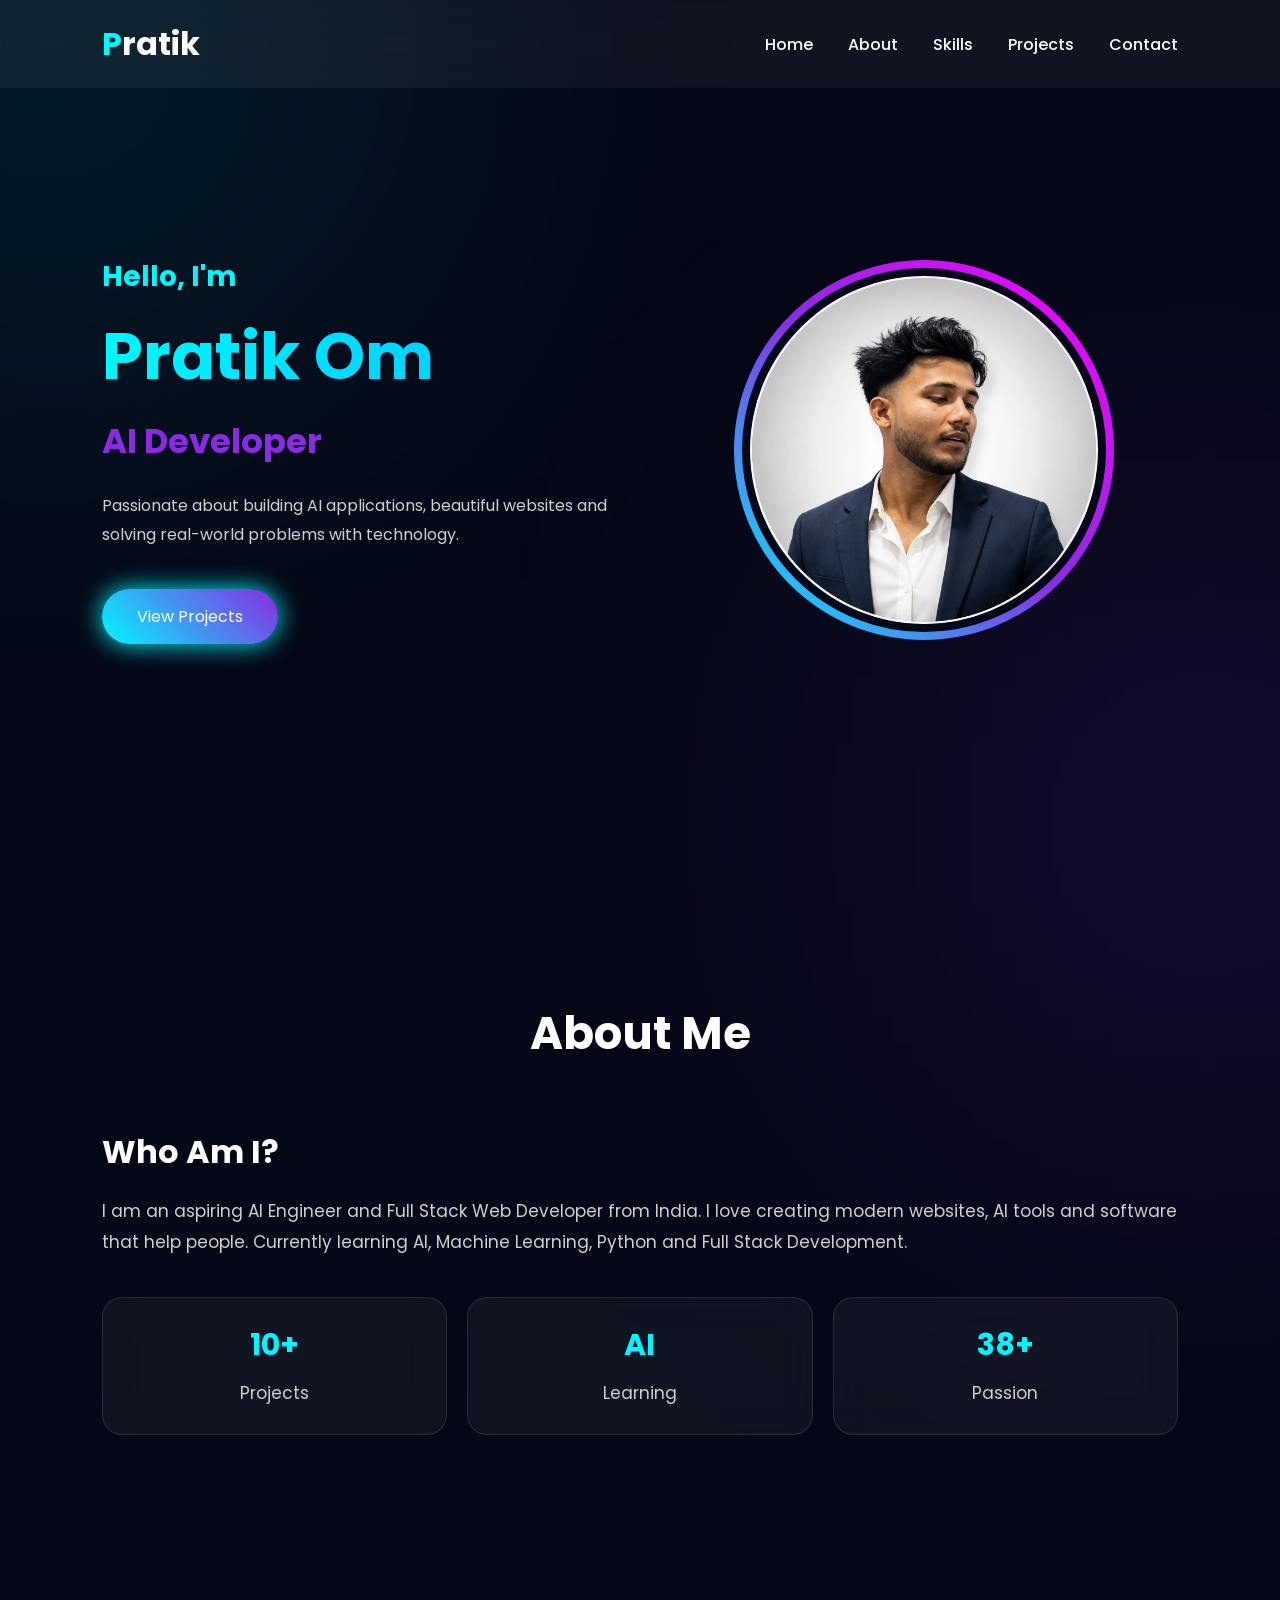
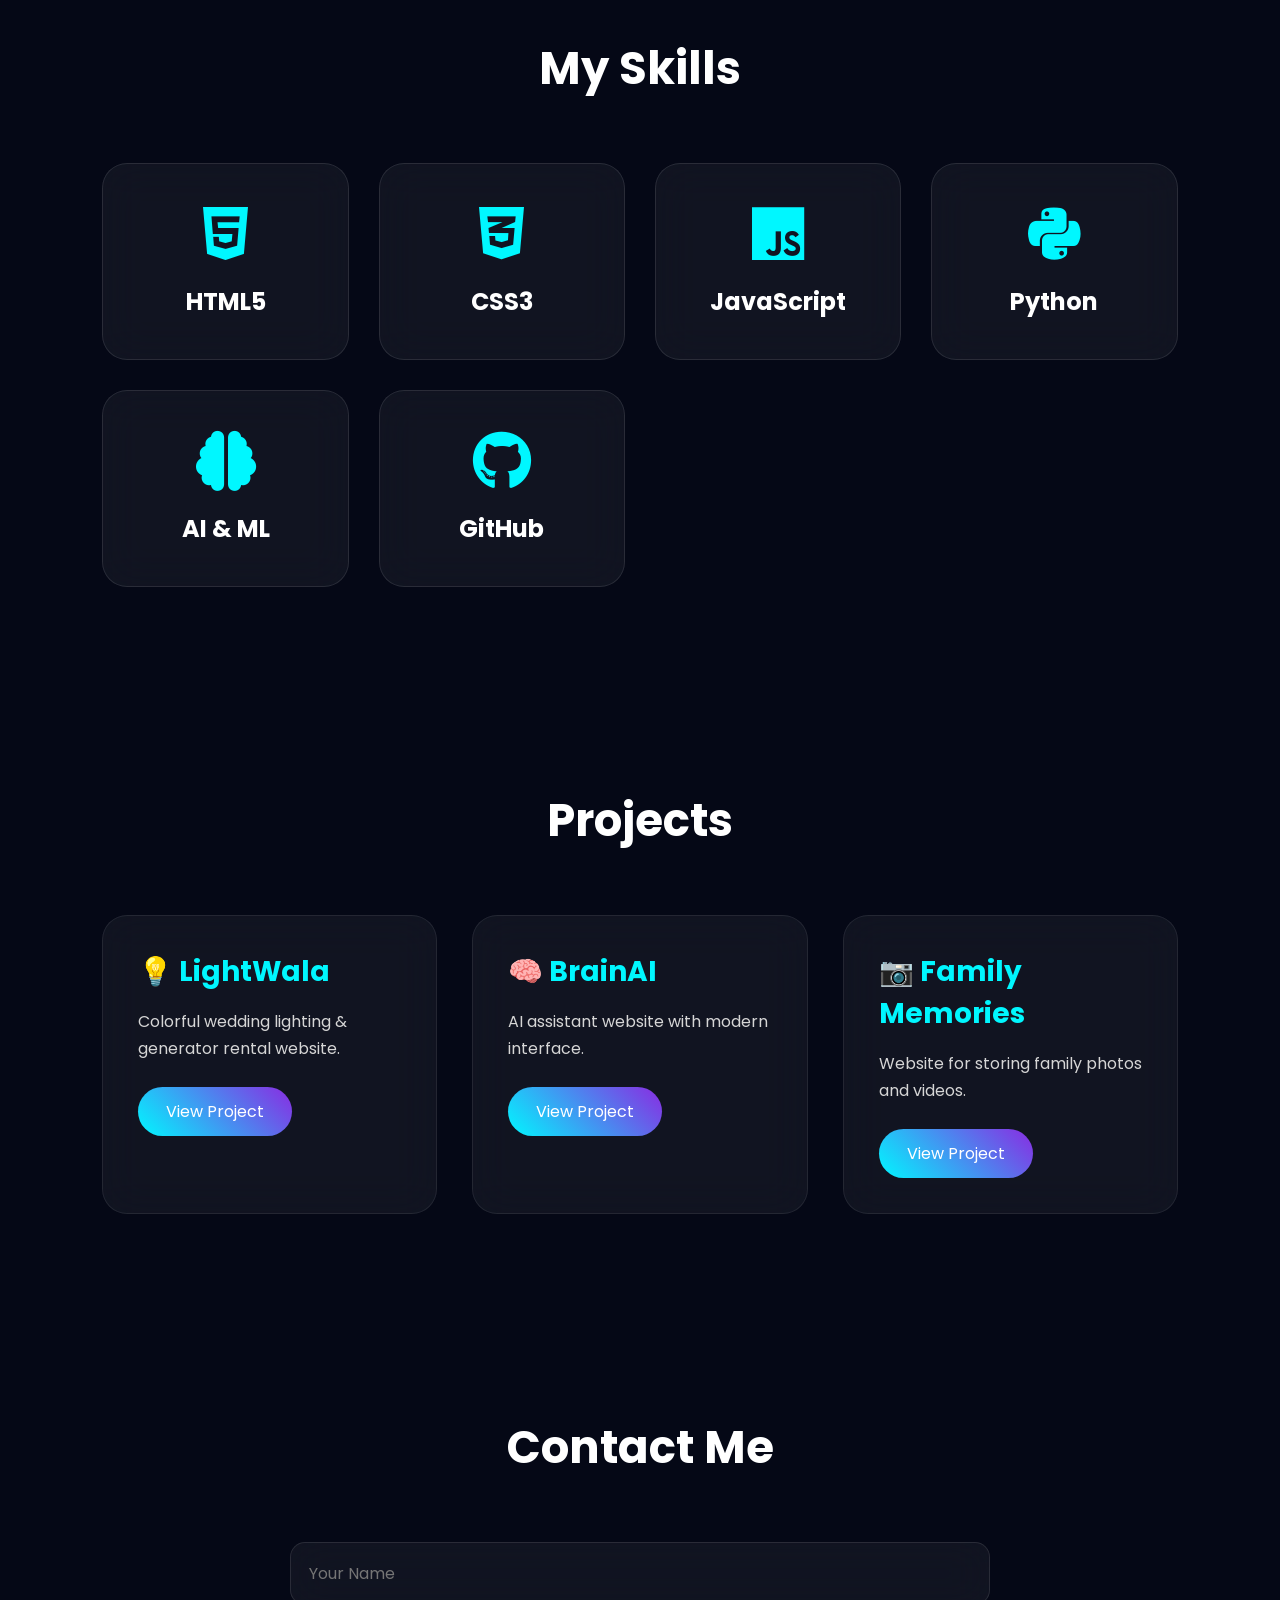
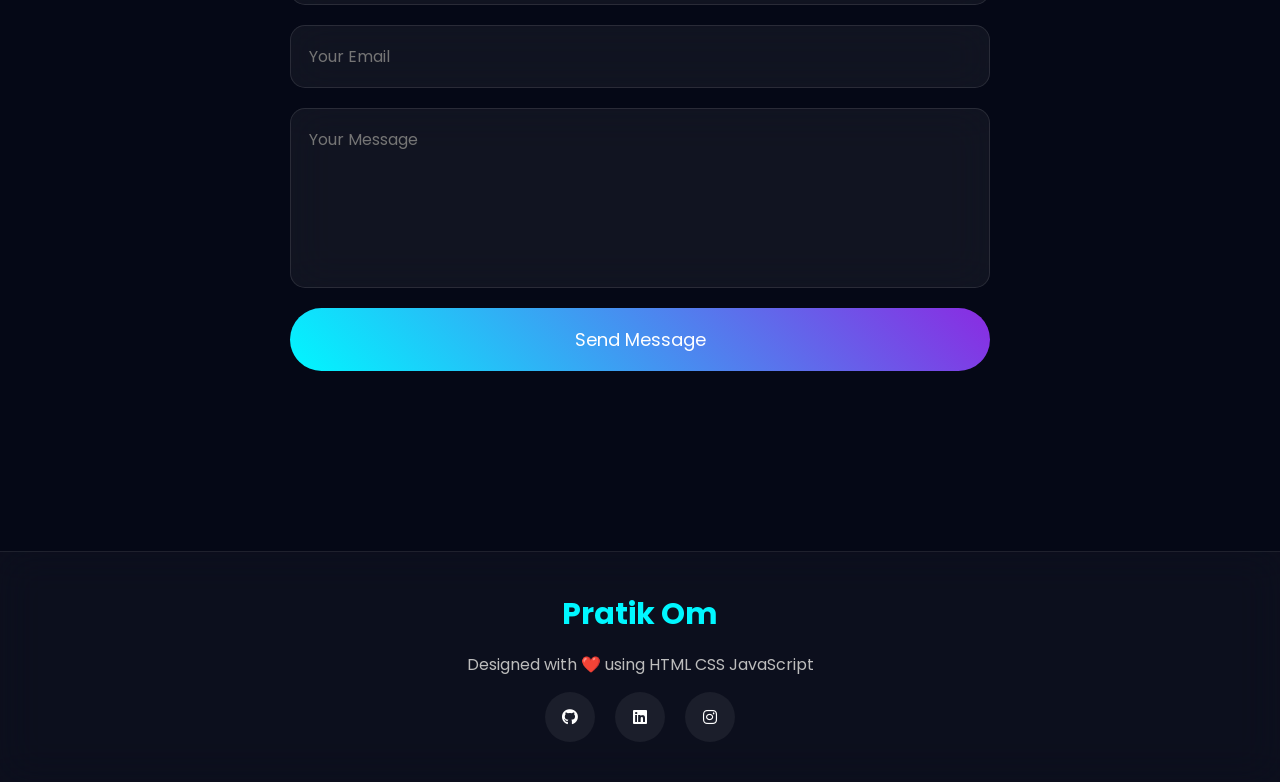
==== index.html @ af131c74 "Update index.html" ====
<!DOCTYPE html>
<html lang="en">
<head>
    <meta charset="UTF-8">
    <meta name="viewport" content="width=device-width, initial-scale=1.0">
    <title>Pratik Om | Portfolio</title>

    <!-- CSS -->
    <link rel="stylesheet" href="style.css">

    <!-- Font Awesome -->
    <link rel="stylesheet"
    href="https://cdnjs.cloudflare.com/ajax/libs/font-awesome/6.5.2/css/all.min.css">

    <!-- Google Font -->
    <link href="https://fonts.googleapis.com/css2?family=Poppins:wght@300;400;500;600;700&display=swap" rel="stylesheet">
</head>

<body>

<!-- ================= NAVBAR ================= -->

<header>

<div class="logo">
    <span>P</span>ratik
</div>

<nav>

<a href="#home">Home</a>
<a href="#about">About</a>
<a href="#skills">Skills</a>
<a href="#projects">Projects</a>
<a href="#contact">Contact</a>

</nav>

<div class="menu-btn">
<i class="fas fa-bars"></i>
</div>

</header>

<!-- ================= HERO ================= -->

<section id="home" class="hero">

<div class="hero-text">

<h3>Hello, I'm</h3>

<h1>Pratik Om</h1>

<h2>
AI & Web Developer
</h2>

<p>

Passionate about building AI applications,
beautiful websites and solving real-world
problems with technology.

</p>

<div class="buttons">

<a href="#projects" class="btn">
View Projects
</a>



</div>

</div>

<div class="hero-image">

<div class="circle">

<img src="profile.jpg" alt="Pratik om">

</div>

</div>

</section>

<!-- ================= ABOUT ================= -->

<section id="about" class="about">

<h2 class="heading">
About Me
</h2>

<div class="about-container">



</div>

<div class="about-content">

<h3>Who Am I?</h3>

<p>

I am an aspiring AI Engineer and
Full Stack Web Developer from India.

I love creating modern websites,
AI tools and software that help people.

Currently learning AI, Machine Learning,
Python and Full Stack Development.

</p>

<div class="about-boxes">

<div class="box">
<h4>10+</h4>
<p>Projects</p>
</div>

<div class="box">
<h4>AI</h4>
<p>Learning</p>
</div>

<div class="box">
<h4>100%</h4>
<p>Passion</p>
</div>

</div>

</div>

</div>

</section>

<!-- ================= SKILLS ================= -->

<section id="skills">

<h2 class="heading">
My Skills
</h2>

<div class="skills-container">

<div class="skill-card">

<i class="fab fa-html5"></i>

<h3>HTML5</h3>

</div>

<div class="skill-card">

<i class="fab fa-css3-alt"></i>

<h3>CSS3</h3>

</div>

<div class="skill-card">

<i class="fab fa-js"></i>

<h3>JavaScript</h3>

</div>

<div class="skill-card">

<i class="fab fa-python"></i>

<h3>Python</h3>

</div>

<div class="skill-card">

<i class="fas fa-brain"></i>

<h3>AI & ML</h3>

</div>

<div class="skill-card">

<i class="fab fa-github"></i>

<h3>GitHub</h3>

</div>

</div>

</section>

<!-- ================= PROJECTS ================= -->

<section id="projects">

<h2 class="heading">
Projects
</h2>

<div class="project-container">

<div class="project">

<h3>💡 LightWala</h3>

<p>

Colorful wedding lighting &
generator rental website.

</p>

<a href="#">
View Project
</a>

</div>

<div class="project">

<h3>🧠 BrainAI</h3>

<p>

AI assistant website with
modern interface.

</p>

<a href="#">
View Project
</a>

</div>

<div class="project">

<h3>📷 Family Memories</h3>

<p>

Website for storing family
photos and videos.

</p>

<a href="#">
View Project
</a>

</div>

</div>

</section>

<!-- ================= CONTACT ================= -->

<section id="contact">

<h2 class="heading">
Contact Me
</h2>

<form>

<input
type="text"
placeholder="Your Name"
required>

<input
type="email"
placeholder="Your Email"
required>

<textarea
placeholder="Your Message">
</textarea>

<button>

Send Message

</button>

</form>

</section>

<!-- ================= FOOTER ================= -->

<footer>

<h3>Pratik Om</h3>

<p>

Designed with ❤️ using HTML CSS JavaScript

</p>

<div class="social">

<a href="#"><i class="fab fa-github"></i></a>

<a href="https://www.linkedin.com/in/pratik-om-88679022b?utm_source=share_via&utm_content=profile&utm_medium=member_android"
   target="_blank"
   rel="noopener noreferrer">
    <i class="fab fa-linkedin"></i>
</a>
<a href="#"><i class="fab fa-instagram"></i></a>

</div>

</footer>

<script src="script.js"></script>

</body>
</html>
---- style.css ----
/* ===========================
   GOOGLE FONT
=========================== */

@import url('https://fonts.googleapis.com/css2?family=Poppins:wght@300;400;500;600;700;800&display=swap');

/* ===========================
   RESET
=========================== */

*{
    margin:0;
    padding:0;
    box-sizing:border-box;
    scroll-behavior:smooth;
    font-family:'Poppins',sans-serif;
}

html{
    scroll-behavior:smooth;
}

body{
    background:#050816;
    color:#fff;
    overflow-x:hidden;
}

/* Scrollbar */

::-webkit-scrollbar{
    width:10px;
}

::-webkit-scrollbar-track{
    background:#0b1023;
}

::-webkit-scrollbar-thumb{
    background:linear-gradient(180deg,#00f7ff,#8a2be2);
    border-radius:20px;
}

/* ===========================
   BACKGROUND GLOW
=========================== */

body::before{
    content:"";
    position:fixed;
    width:400px;
    height:400px;
    background:#00f7ff;
    filter:blur(220px);
    top:-150px;
    left:-150px;
    opacity:.25;
    z-index:-2;
}

body::after{
    content:"";
    position:fixed;
    width:450px;
    height:450px;
    background:#8a2be2;
    filter:blur(220px);
    right:-150px;
    bottom:-150px;
    opacity:.25;
    z-index:-2;
}

/* ===========================
   HEADER
=========================== */

header{
    position:fixed;
    top:0;
    left:0;
    width:100%;
    padding:20px 8%;
    display:flex;
    justify-content:space-between;
    align-items:center;
    background:rgba(255,255,255,.05);
    backdrop-filter:blur(20px);
    z-index:1000;
}

.logo{
    font-size:32px;
    font-weight:700;
    color:white;
}

.logo span{
    color:#00f7ff;
}

nav{
    display:flex;
    gap:35px;
}

nav a{
    color:white;
    text-decoration:none;
    transition:.4s;
    font-weight:500;
}

nav a:hover{
    color:#00f7ff;
}

.menu-btn{
    display:none;
    font-size:28px;
    cursor:pointer;
}

/* ===========================
   HERO
=========================== */

.hero{
    min-height:100vh;
    display:flex;
    justify-content:space-between;
    align-items:center;
    padding:130px 8%;
    gap:60px;
}

.hero-text{
    flex:1;
}

.hero-text h3{
    color:#00f7ff;
    font-size:28px;
}

.hero-text h1{
    font-size:65px;
    margin:10px 0;
}

.hero-text h2{
    color:#8a2be2;
    font-size:34px;
}

.hero-text p{
    margin-top:25px;
    line-height:1.8;
    color:#d0d0d0;
    max-width:600px;
}

.buttons{
    margin-top:40px;
    display:flex;
    gap:20px;
}

.btn{
    padding:15px 35px;
    text-decoration:none;
    color:white;
    background:linear-gradient(45deg,#00f7ff,#8a2be2);
    border-radius:40px;
    transition:.4s;
    box-shadow:0 0 25px #00f7ff;
}

.btn:hover{
    transform:translateY(-5px);
}

.btn2{
    padding:15px 35px;
    border:2px solid #00f7ff;
    border-radius:40px;
    text-decoration:none;
    color:white;
    transition:.4s;
}

.btn2:hover{
    background:#00f7ff;
    color:#000;
}

/* ===========================
   HERO IMAGE
=========================== */

.hero-image{
    flex:1;
    display:flex;
    justify-content:center;
}

.circle{
    width:380px;
    height:380px;
    border-radius:50%;
    background:linear-gradient(45deg,#00f7ff,#8a2be2,#ff00ff);
    padding:8px;
    animation:rotate 8s linear infinite;
}

.circle img{
    width:100%;
    height:100%;
    border-radius:50%;
    object-fit:cover;
    border:8px solid #050816;
}

@keyframes rotate{

0%{
transform:rotate(0deg);
}

100%{
transform:rotate(360deg);
}

}

/* ===========================
   HEADINGS
=========================== */

.heading{
    text-align:center;
    font-size:45px;
    margin-bottom:60px;
    color:white;
}

/* ===========================
   ABOUT SECTION
=========================== */

#about{
    padding:100px 8%;
}

.about-container{
    display:grid;
    grid-template-columns:1fr 1.2fr;
    gap:60px;
    align-items:center;
}

.about-image{
    display:flex;
    justify-content:center;
}

.about-image img{
    width:350px;
    height:350px;
    object-fit:cover;
    border-radius:25px;
    border:4px solid #00f7ff;
    box-shadow:0 0 40px rgba(0,247,255,.4);
}

.about-content h3{
    font-size:32px;
    margin-bottom:20px;
}

.about-content p{
    color:#cfcfcf;
    line-height:1.8;
    font-size:17px;
}

.about-boxes{
    display:grid;
    grid-template-columns:repeat(3,1fr);
    gap:20px;
    margin-top:40px;
}

.box{
    background:rgba(255,255,255,.06);
    backdrop-filter:blur(15px);
    border:1px solid rgba(255,255,255,.1);
    border-radius:20px;
    text-align:center;
    padding:25px;
    transition:.4s;
}

.box:hover{
    transform:translateY(-10px);
    box-shadow:0 0 30px rgba(0,247,255,.3);
}

.box h4{
    color:#00f7ff;
    font-size:30px;
}

.box p{
    margin-top:10px;
}

/* ===========================
   SKILLS
=========================== */

#skills{
    padding:100px 8%;
}

.skills-container{
    display:grid;
    grid-template-columns:repeat(auto-fit,minmax(220px,1fr));
    gap:30px;
}

.skill-card{
    background:rgba(255,255,255,.05);
    border:1px solid rgba(255,255,255,.1);
    backdrop-filter:blur(20px);
    border-radius:25px;
    text-align:center;
    padding:40px 20px;
    transition:.4s;
}

.skill-card:hover{
    transform:translateY(-12px) scale(1.03);
    box-shadow:0 0 35px rgba(0,247,255,.35);
}

.skill-card i{
    font-size:60px;
    margin-bottom:20px;
    color:#00f7ff;
}

.skill-card h3{
    font-size:24px;
}

/* ===========================
   PROJECTS
=========================== */

#projects{
    padding:100px 8%;
}

.project-container{
    display:grid;
    grid-template-columns:repeat(auto-fit,minmax(300px,1fr));
    gap:35px;
}

.project{
    background:rgba(255,255,255,.05);
    border:1px solid rgba(255,255,255,.08);
    backdrop-filter:blur(18px);
    border-radius:25px;
    padding:35px;
    transition:.4s;
}

.project:hover{
    transform:translateY(-12px);
    box-shadow:0 0 40px rgba(138,43,226,.4);
}

.project h3{
    color:#00f7ff;
    margin-bottom:15px;
    font-size:28px;
}

.project p{
    color:#d6d6d6;
    line-height:1.7;
}

.project a{
    display:inline-block;
    margin-top:25px;
    text-decoration:none;
    padding:12px 28px;
    border-radius:30px;
    background:linear-gradient(45deg,#00f7ff,#8a2be2);
    color:#fff;
    transition:.4s;
}

.project a:hover{
    transform:scale(1.05);
}

/* ===========================
   CONTACT
=========================== */

#contact{
    padding:100px 8%;
}

form{
    max-width:700px;
    margin:auto;
    display:flex;
    flex-direction:column;
    gap:20px;
}

form input,
form textarea{
    background:rgba(255,255,255,.06);
    border:1px solid rgba(255,255,255,.1);
    backdrop-filter:blur(12px);
    border-radius:15px;
    padding:18px;
    color:#fff;
    font-size:16px;
    outline:none;
}

form textarea{
    height:180px;
    resize:none;
}

form button{
    border:none;
    padding:18px;
    font-size:18px;
    border-radius:40px;
    cursor:pointer;
    background:linear-gradient(45deg,#00f7ff,#8a2be2);
    color:white;
    transition:.4s;
}

form button:hover{
    transform:translateY(-5px);
    box-shadow:0 0 30px rgba(0,247,255,.35);
}

/* ===========================
   FOOTER
=========================== */

footer{
    padding:40px 8%;
    text-align:center;
    border-top:1px solid rgba(255,255,255,.08);
    margin-top:80px;
}

footer h3{
    font-size:30px;
    color:#00f7ff;
}

footer p{
    margin:15px 0;
    color:#bdbdbd;
}

.social{
    display:flex;
    justify-content:center;
    gap:20px;
}

.social a{
    width:50px;
    height:50px;
    display:flex;
    align-items:center;
    justify-content:center;
    border-radius:50%;
    background:rgba(255,255,255,.06);
    color:white;
    text-decoration:none;
    transition:.4s;
}

.social a:hover{
    background:#00f7ff;
    color:#000;
    transform:translateY(-8px);
}

/* ===========================
   RESPONSIVE
=========================== */

@media(max-width:992px){

.hero{
    flex-direction:column-reverse;
    text-align:center;
}

.hero-text p{
    margin:auto;
    margin-top:20px;
}

.buttons{
    justify-content:center;
}

.about-container{
    grid-template-columns:1fr;
    text-align:center;
}

.about-boxes{
    grid-template-columns:1fr;
}

.hero-text h1{
    font-size:48px;
}

.hero-text h2{
    font-size:28px;
}

.circle{
    width:300px;
    height:300px;
}

}

@media(max-width:768px){

nav{
    display:none;
}

.menu-btn{
    display:block;
}

.heading{
    font-size:36px;
}

.hero{
    padding-top:140px;
}

.hero-text h1{
    font-size:40px;
}

.hero-text h2{
    font-size:24px;
}

.about-image img{
    width:260px;
    height:260px;
}

.project-container,
.skills-container{
    grid-template-columns:1fr;
}

}
/* ==========================================
   PART 2C - PREMIUM EFFECTS
========================================== */

/* Floating animation */

@keyframes float {
    0%{
        transform:translateY(0px);
    }

    50%{
        transform:translateY(-15px);
    }

    100%{
        transform:translateY(0px);
    }
}

.circle{
    animation:
        rotate 10s linear infinite,
        float 4s ease-in-out infinite;
}

/* Hero Text Animation */

.hero-text h1{
    animation:fadeLeft 1s ease;
}

.hero-text h2{
    animation:fadeLeft 1.3s ease;
}

.hero-text p{
    animation:fadeLeft 1.6s ease;
}

.buttons{
    animation:fadeLeft 1.9s ease;
}

@keyframes fadeLeft{

from{
opacity:0;
transform:translateX(-60px);
}

to{
opacity:1;
transform:translateX(0);
}

}

/* Glow Animation */

@keyframes glow{

0%{
box-shadow:0 0 15px #00f7ff;
}

50%{
box-shadow:0 0 40px #00f7ff;
}

100%{
box-shadow:0 0 15px #00f7ff;
}

}

.btn{
animation:glow 2s infinite;
}

/* Card Hover */

.skill-card,
.project,
.box{

cursor:pointer;

}

.skill-card:hover{

transform:translateY(-12px)
scale(1.05)
rotate(1deg);

}

.project:hover{

transform:translateY(-12px)
scale(1.03);

}

.box:hover{

transform:translateY(-10px)
scale(1.05);

}

/* Image Hover */

.about-image img:hover{

transform:scale(1.05);

transition:.5s;

}

/* Contact */

form input:focus,
form textarea:focus{

border:1px solid #00f7ff;

box-shadow:0 0 20px rgba(0,247,255,.4);

}

/* Footer */

footer{

background:rgba(255,255,255,.03);

backdrop-filter:blur(20px);

}

/* Selection */

::selection{

background:#00f7ff;

color:#000;

}

/* Smooth */

section{

transition:.5s;

}

/* Hover Underline */

nav a{

position:relative;

}

nav a::after{

content:"";

position:absolute;

left:0;

bottom:-6px;

width:0;

height:2px;

background:#00f7ff;

transition:.4s;

}

nav a:hover::after{

width:100%;

}

/* Glass Effect */

.skill-card,
.project,
.box,
form input,
form textarea{

background:rgba(255,255,255,.05);

backdrop-filter:blur(20px);

}

/* Hero Gradient */

.hero h1{

background:linear-gradient(
90deg,
#00f7ff,
#00bfff,
#8a2be2,
#ff00ff
);

background-size:300%;

-webkit-background-clip:text;

-webkit-text-fill-color:transparent;

animation:gradient 6s infinite;

}

@keyframes gradient{

0%{
background-position:0%;
}

100%{
background-position:300%;
}

}

/* Fade on Scroll */

.hidden{

opacity:0;

transform:translateY(60px);

transition:1s;

}

.show{

opacity:1;

transform:translateY(0);

}

/* Scroll To Top Button */

#topBtn{

position:fixed;

bottom:25px;

right:25px;

width:55px;

height:55px;

border-radius:50%;

border:none;

background:linear-gradient(45deg,#00f7ff,#8a2be2);

color:white;

font-size:22px;

cursor:pointer;

display:none;

z-index:999;

transition:.4s;

}

#topBtn:hover{

transform:scale(1.15);

}

/* Mobile */

@media(max-width:500px){

.hero{

padding:120px 25px;

}

.hero-text h1{

font-size:34px;

}

.hero-text h2{

font-size:20px;

}

.btn,
.btn2{

padding:12px 20px;

font-size:14px;

}

.circle{

width:240px;

height:240px;

}

.about-image img{

width:220px;

height:220px;

}

.heading{

font-size:30px;

}

}
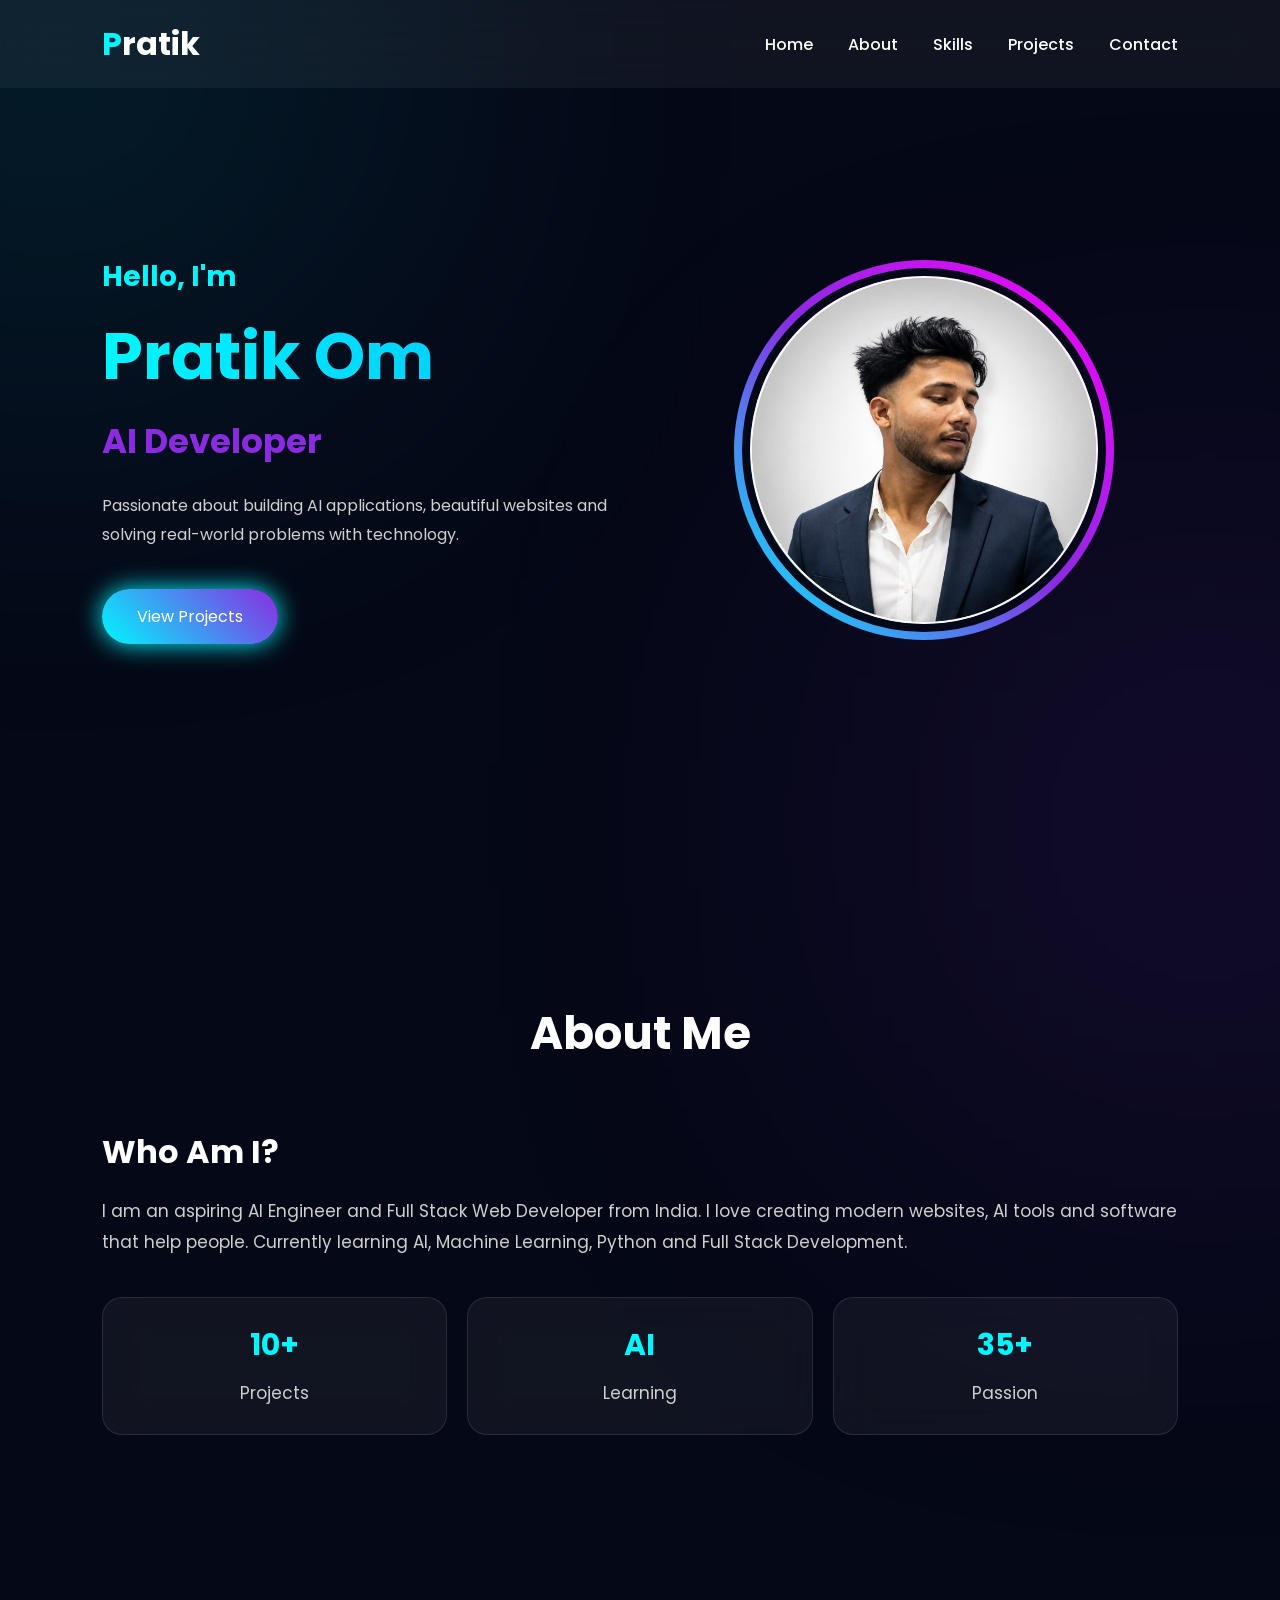
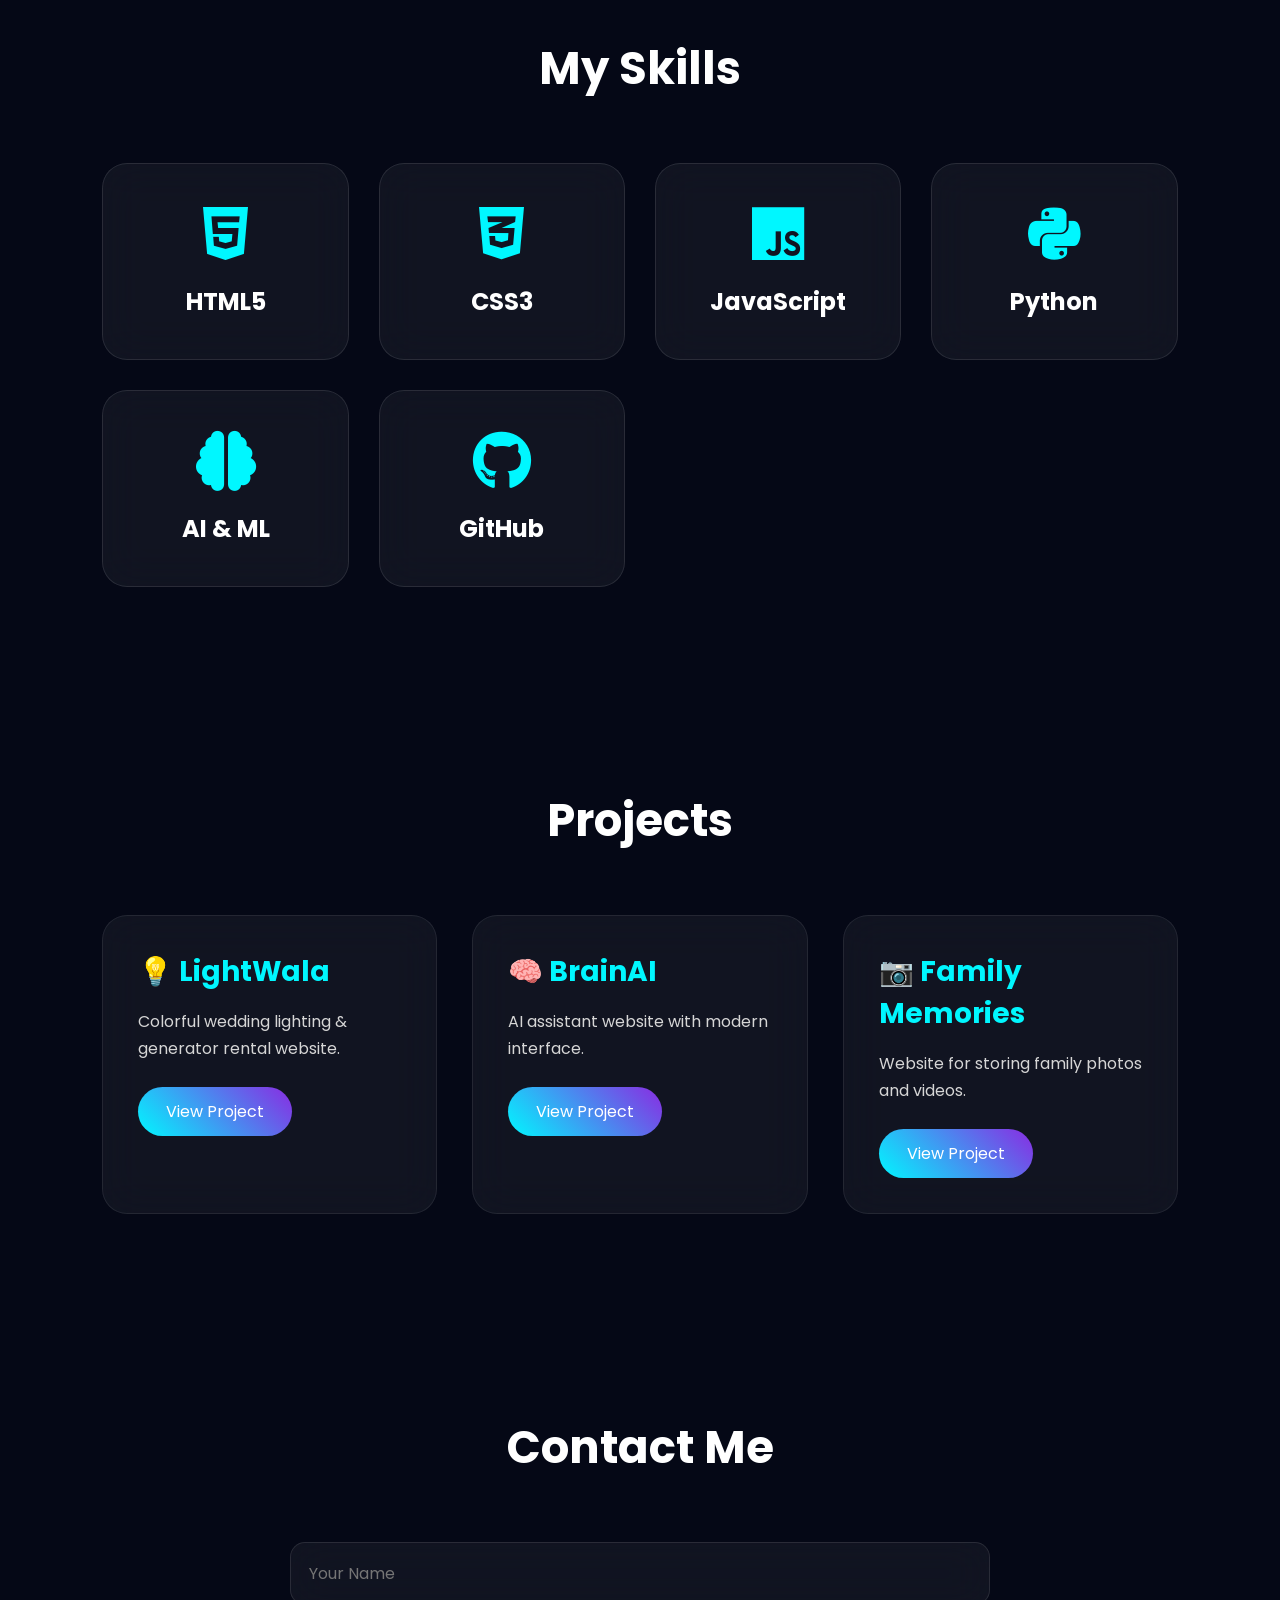
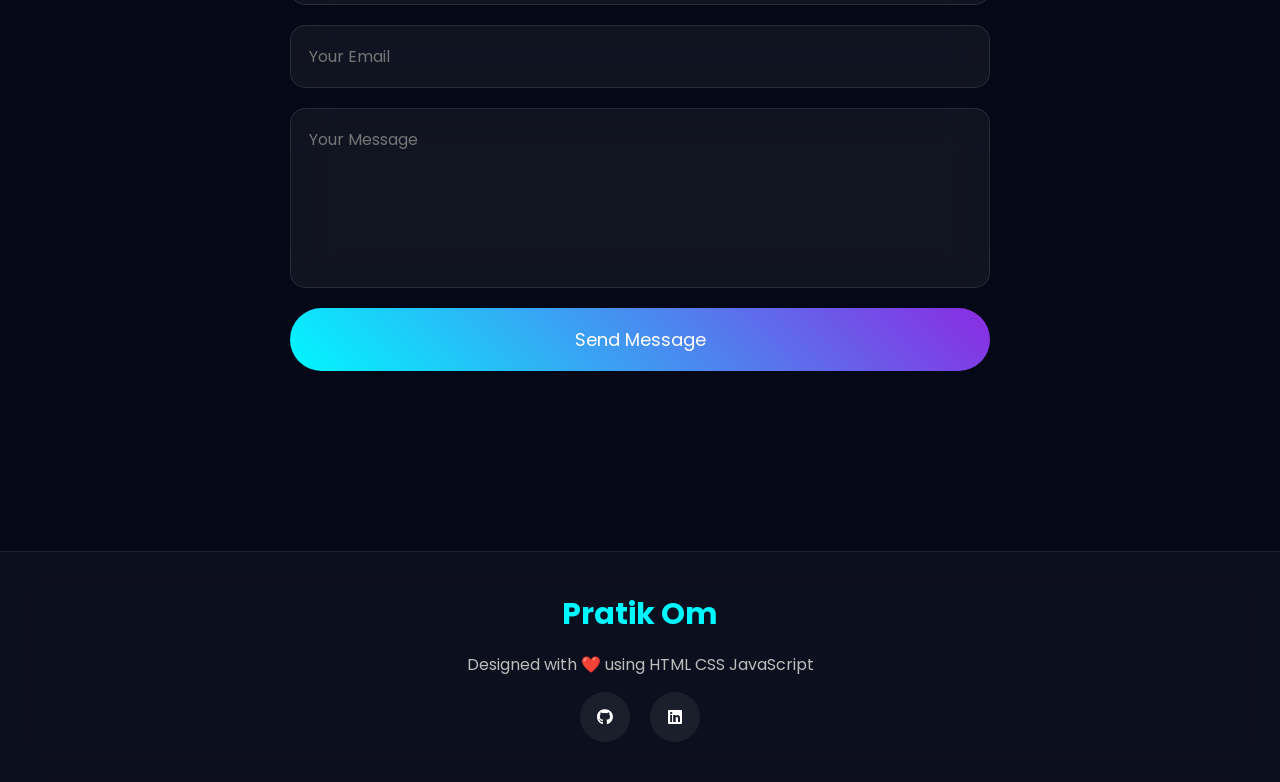
==== commit c24c86ca: "Remove Instagram link from footer" ====
--- a/index.html
+++ b/index.html
@@ -326,7 +326,7 @@
    rel="noopener noreferrer">
     <i class="fab fa-linkedin"></i>
 </a>
-<a href="#"><i class="fab fa-instagram"></i></a>
+
 
 </div>
 
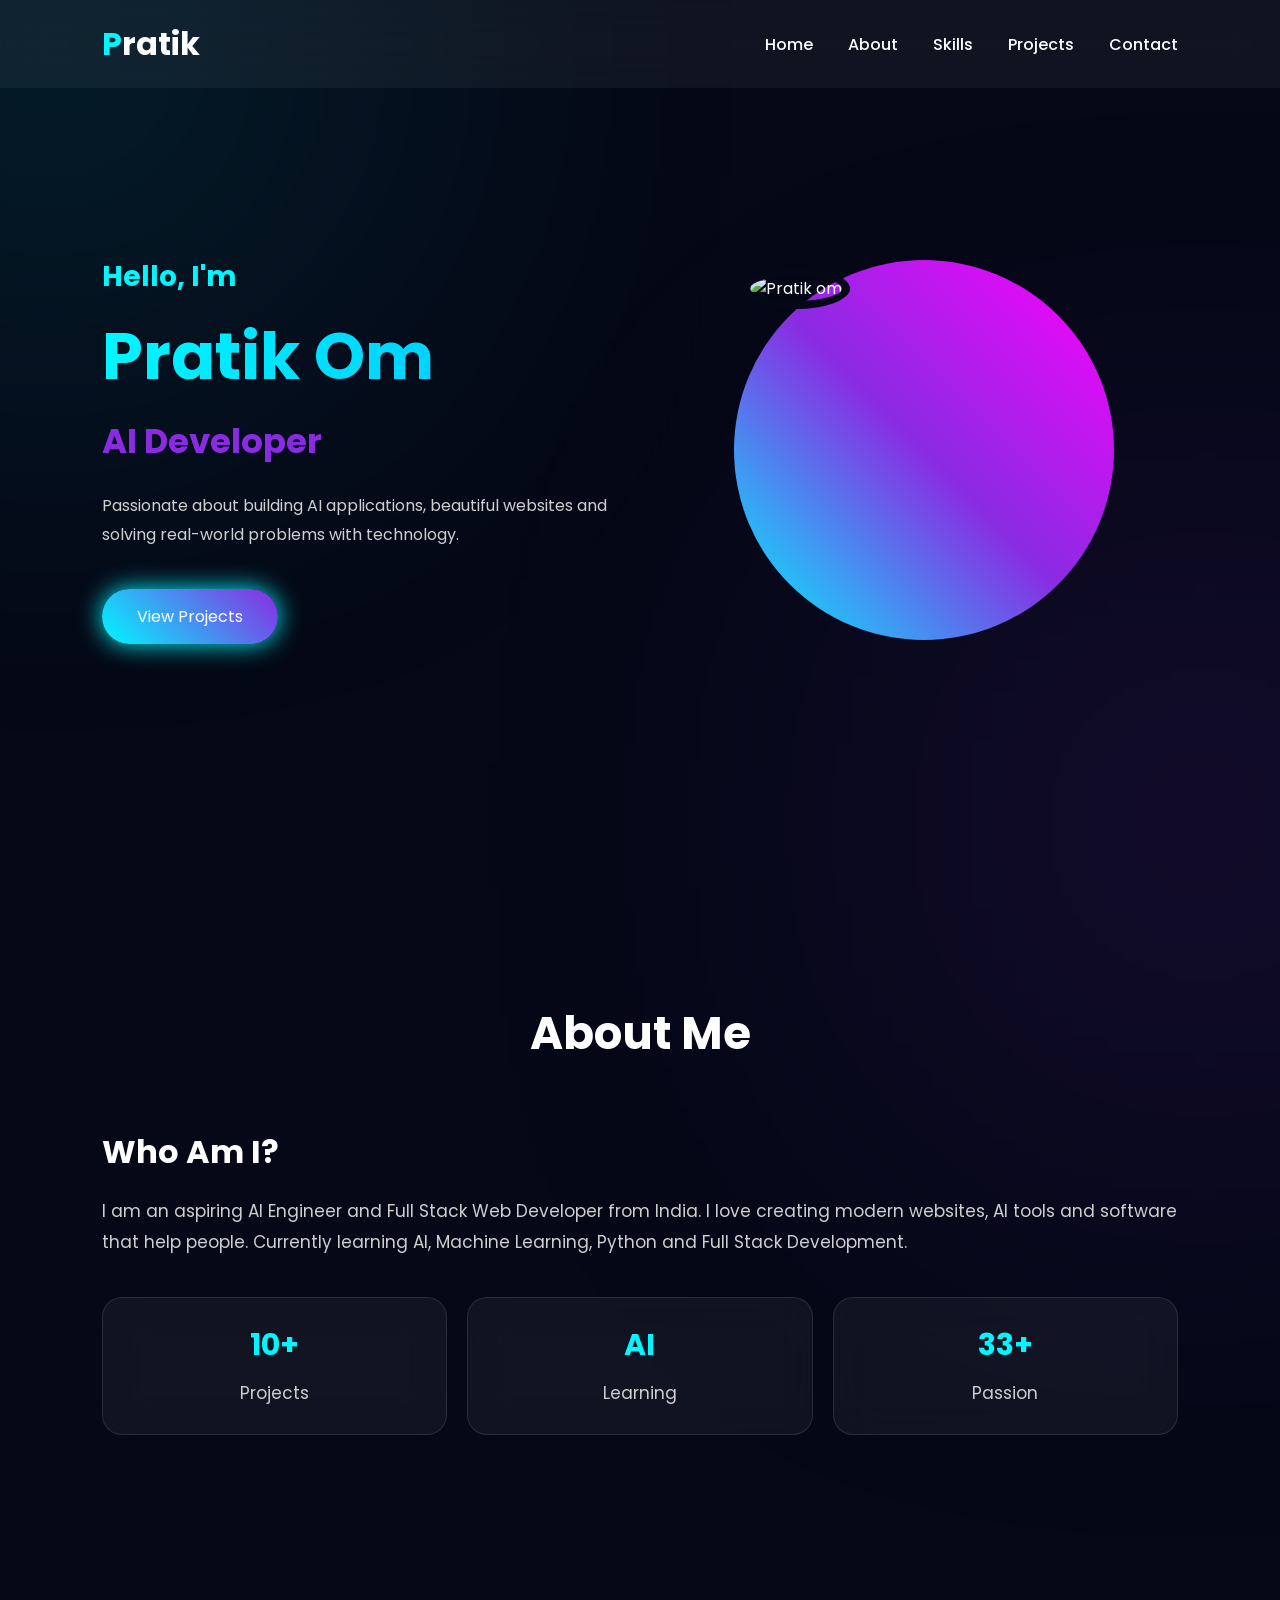
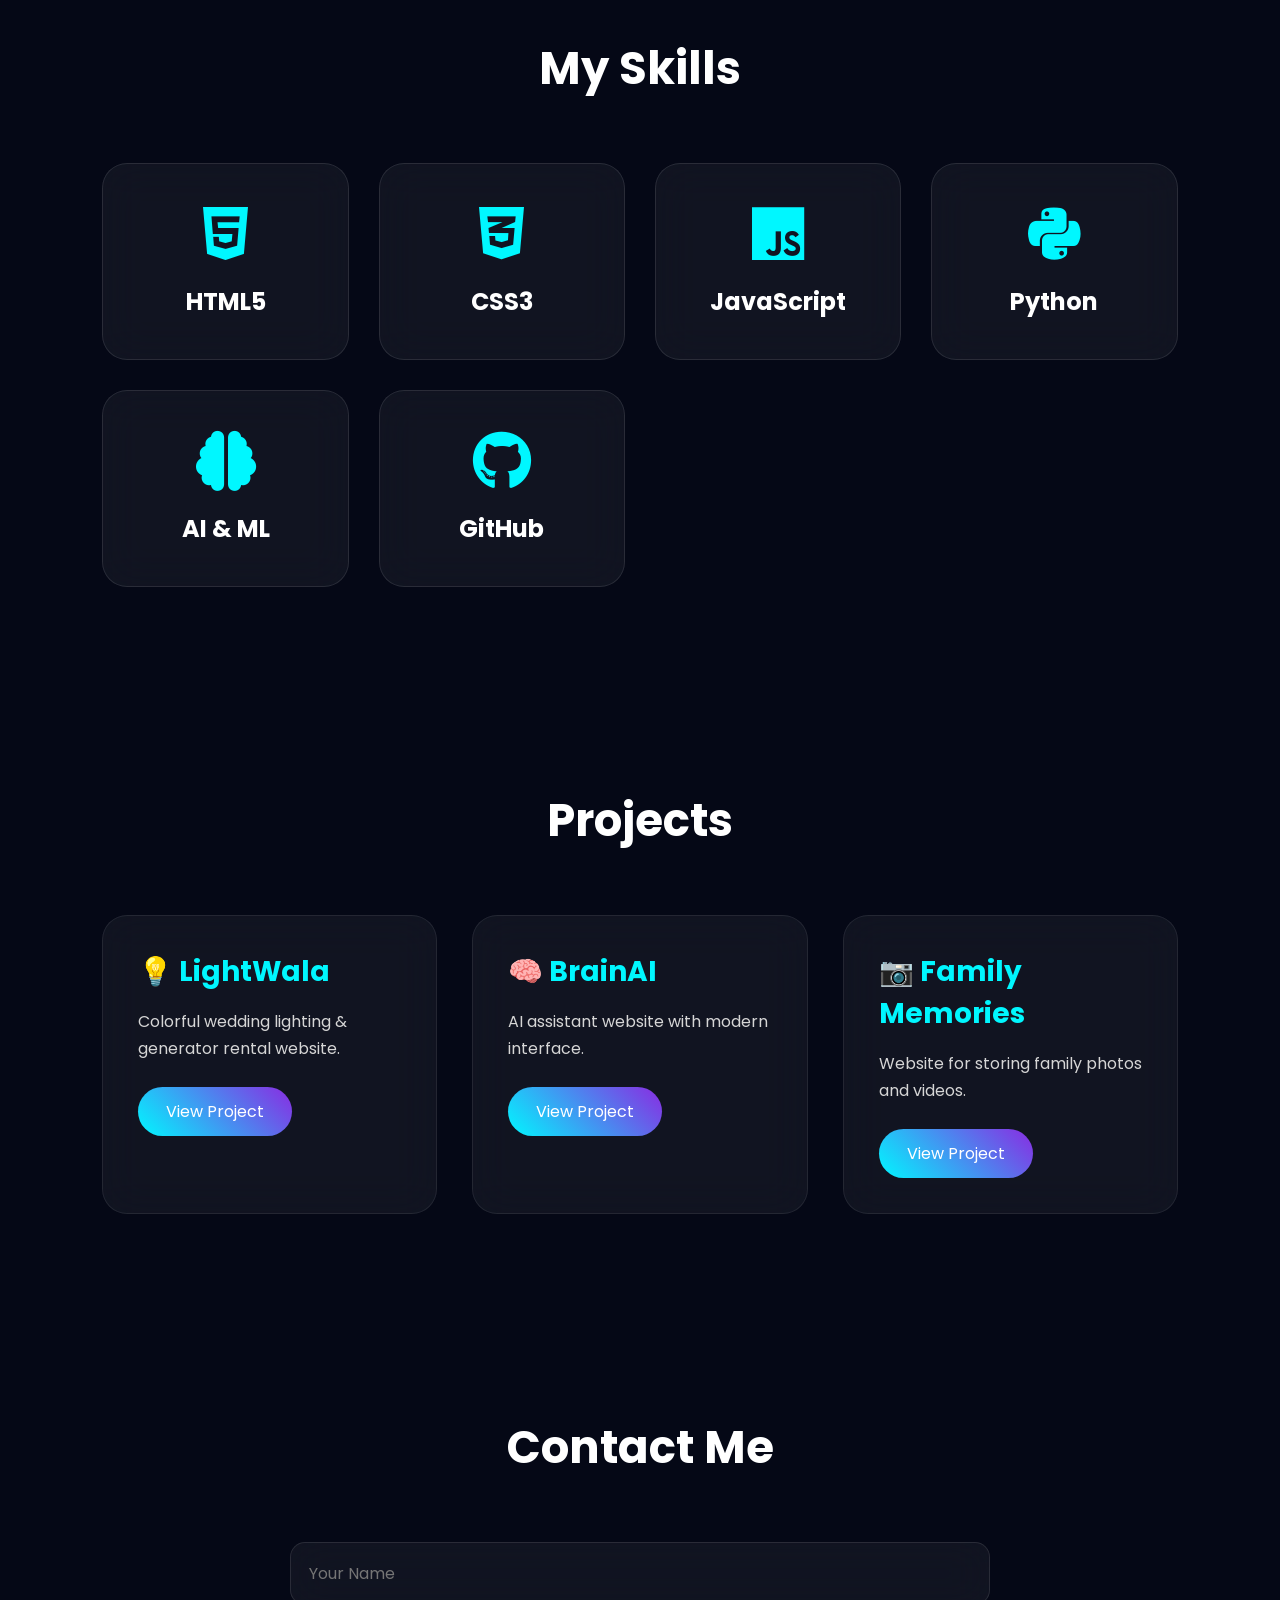
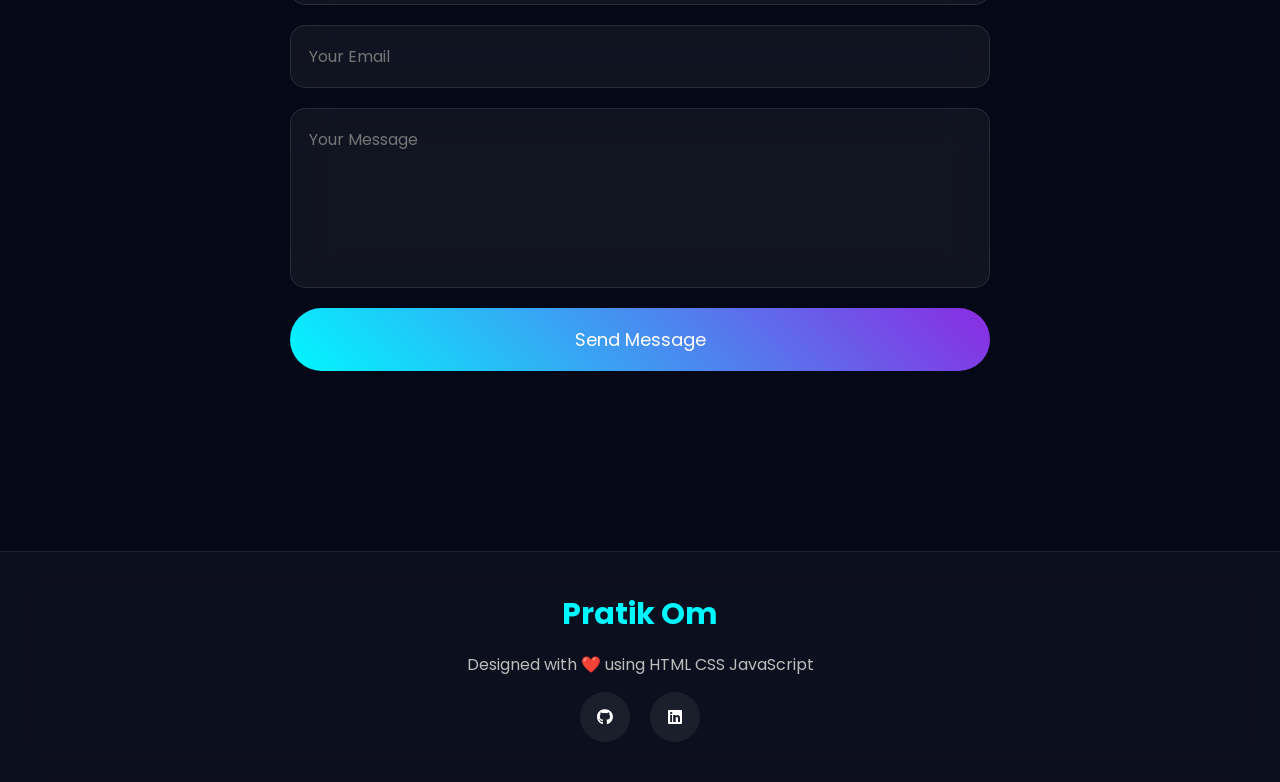
==== commit 6f65cc5b: "Update index.html" ====
--- a/index.html
+++ b/index.html
@@ -80,7 +80,7 @@
 
 <div class="circle">
 
-<img src="profile.jpg" alt="Pratik om">
+<img src="pratik.webp" alt="Pratik om">
 
 </div>
 
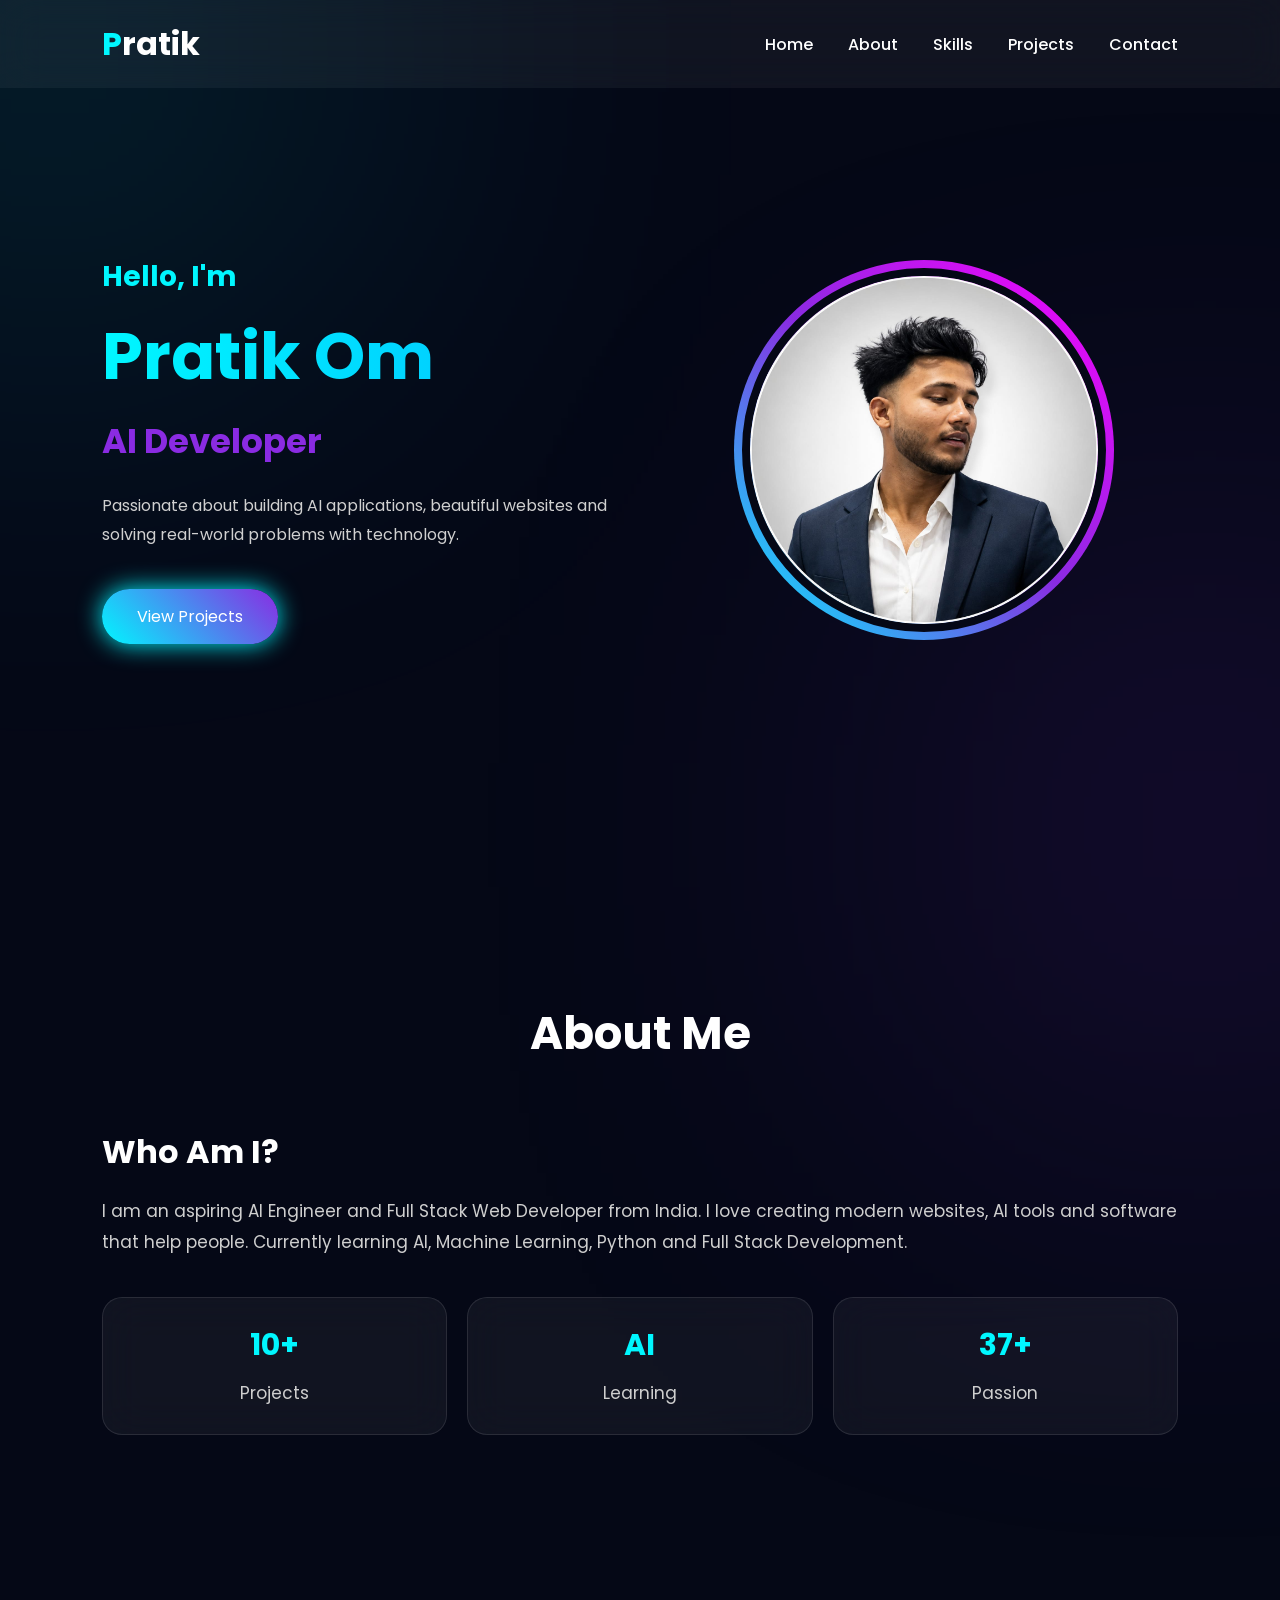
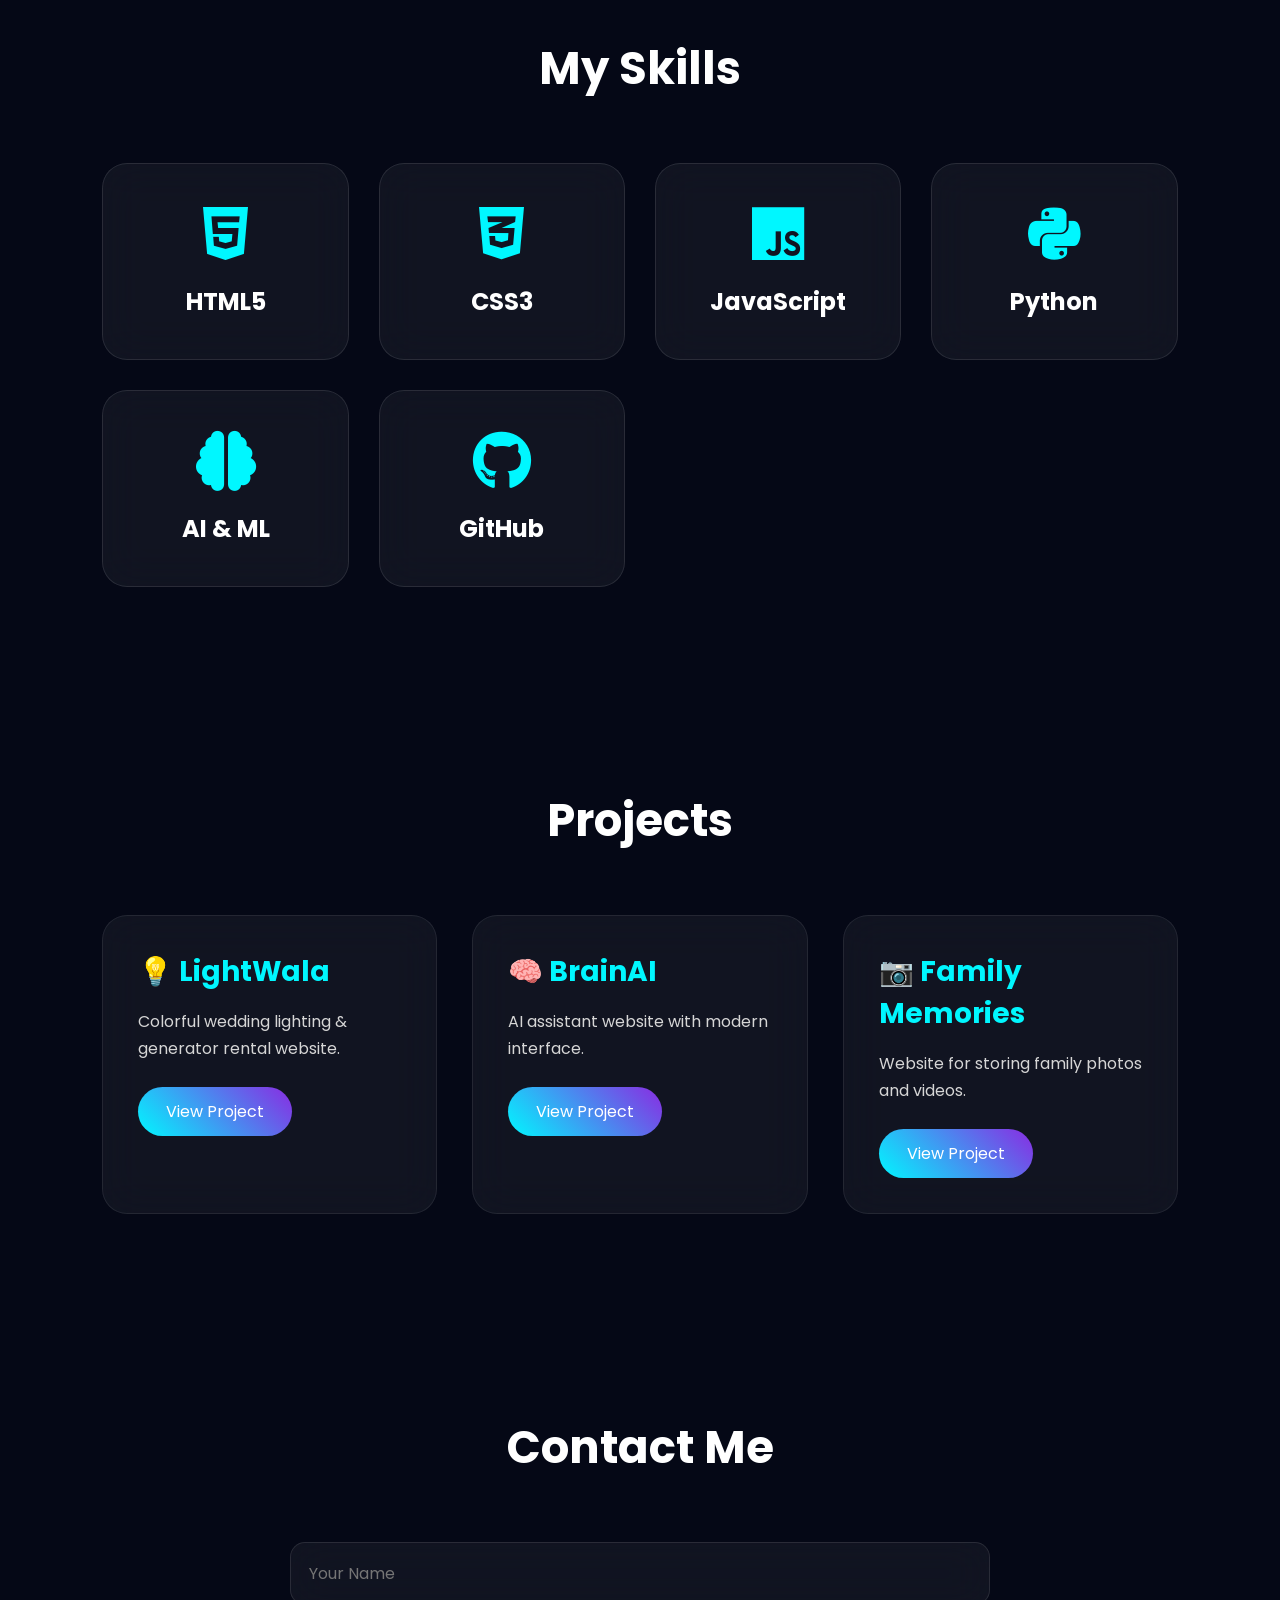
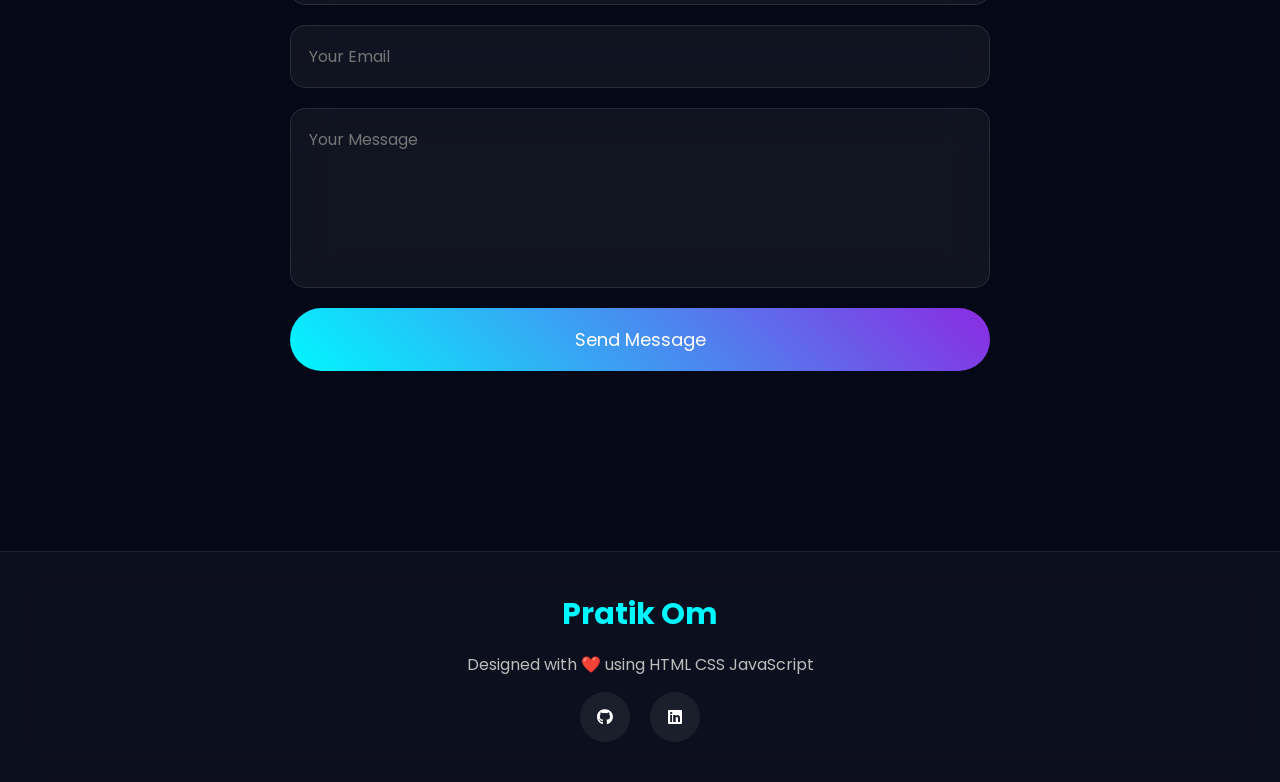
==== commit cf82c917: "Update index.html" ====
--- a/index.html
+++ b/index.html
@@ -332,7 +332,6 @@
 
 </footer>
 
-<script src="script.js"></script>
-
+<script src="script.js" defer></script>
 </body>
 </html>
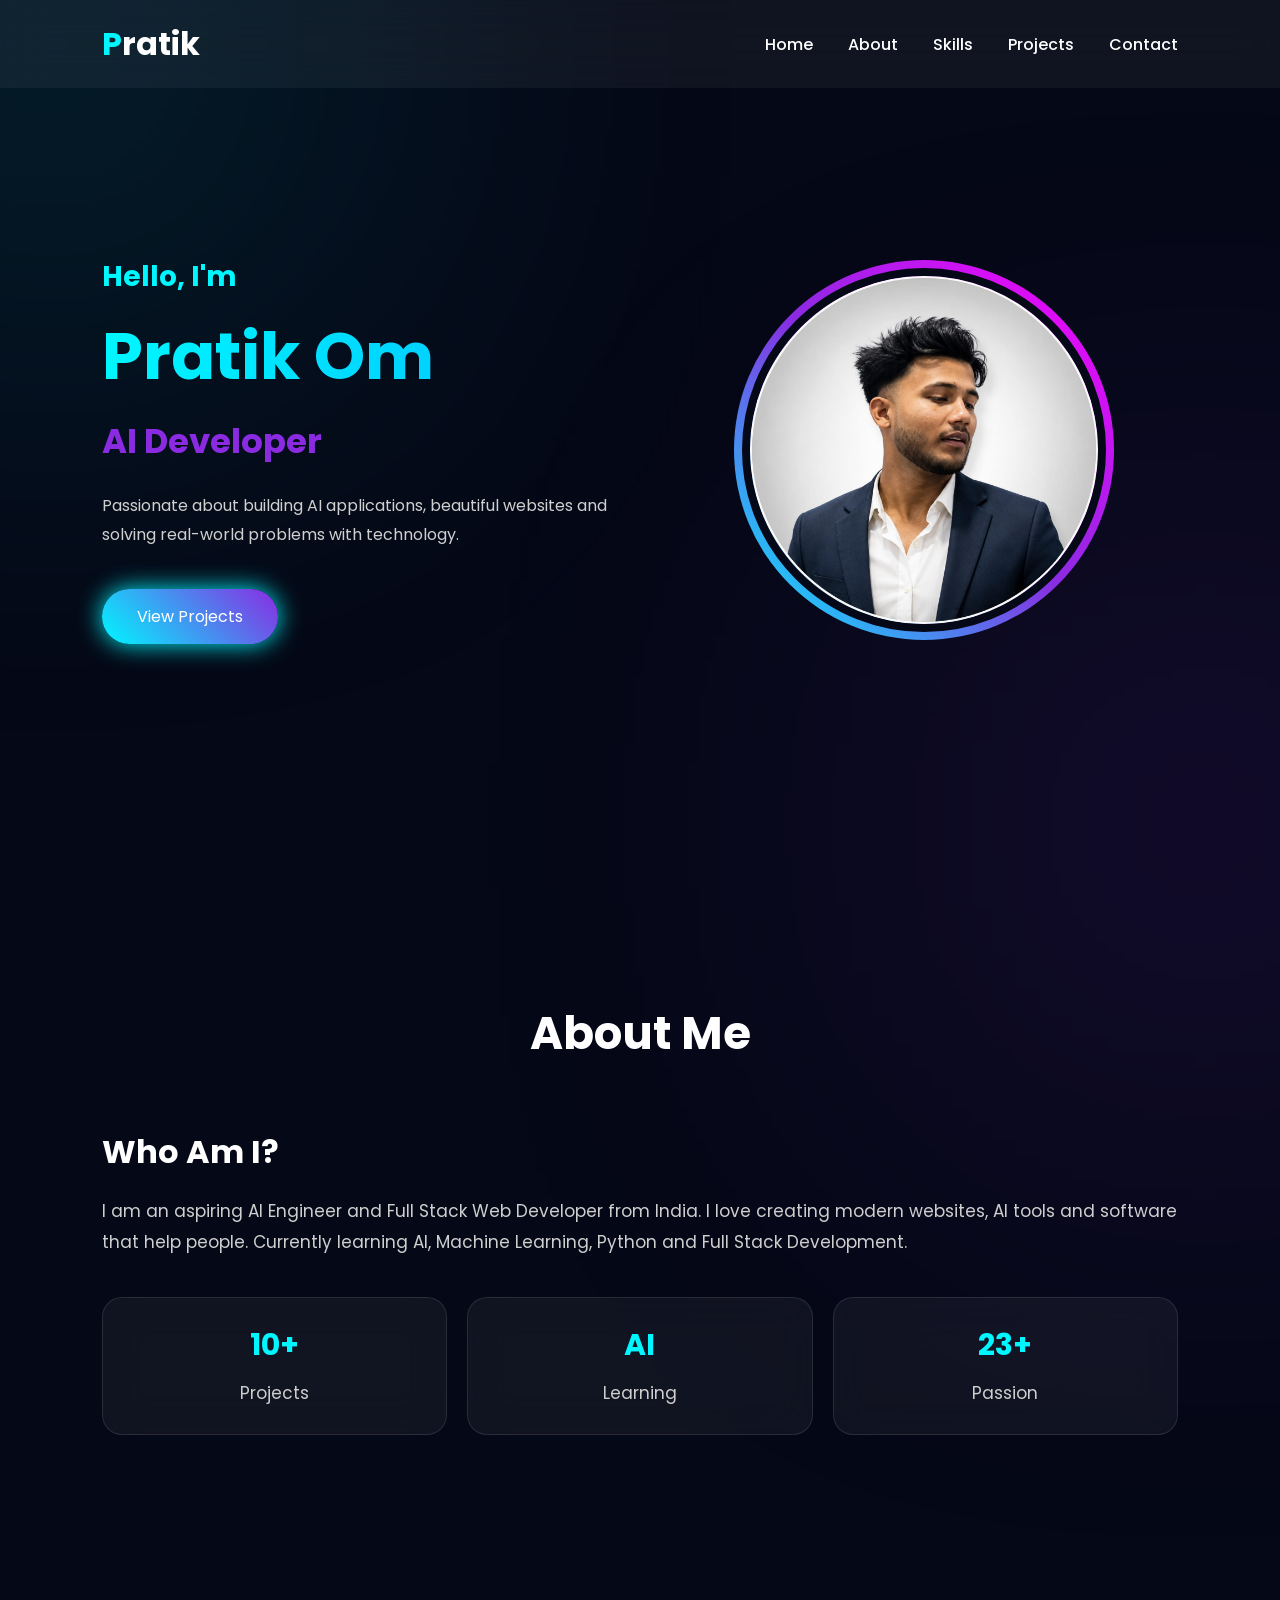
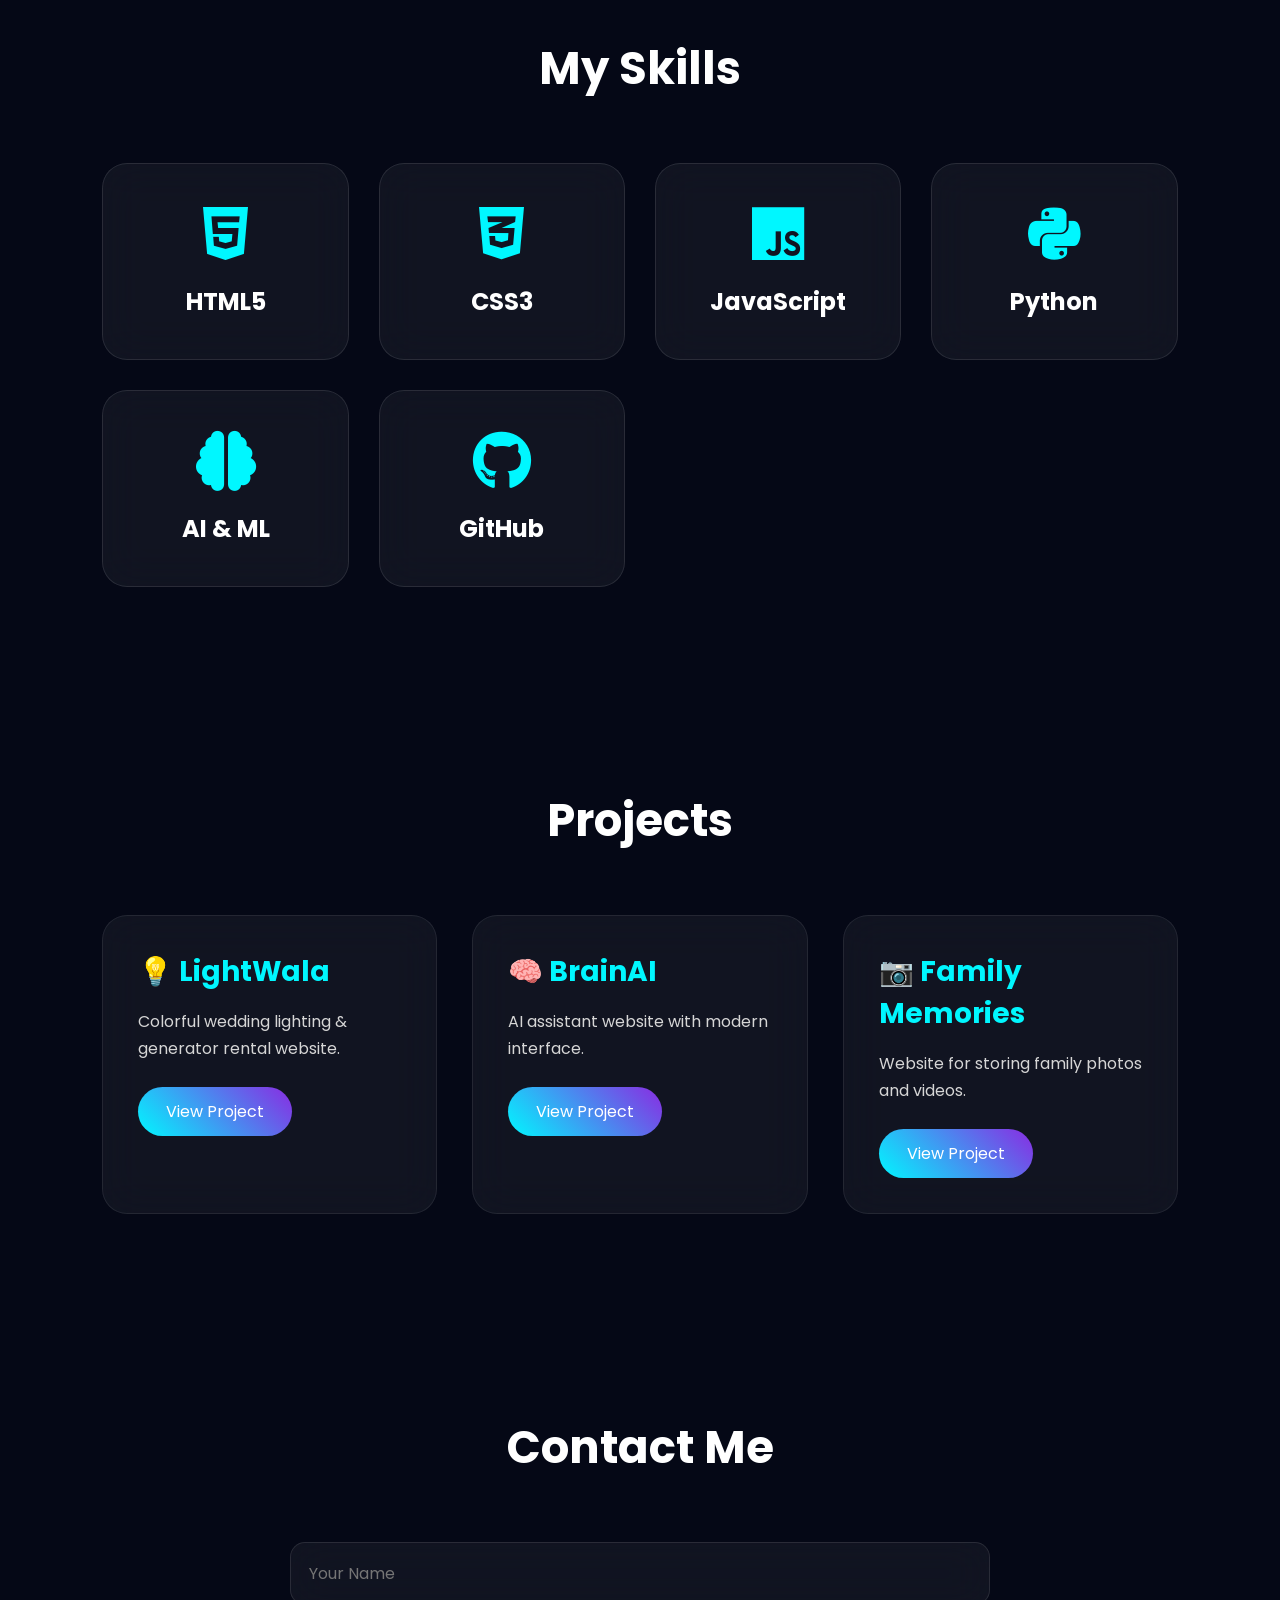
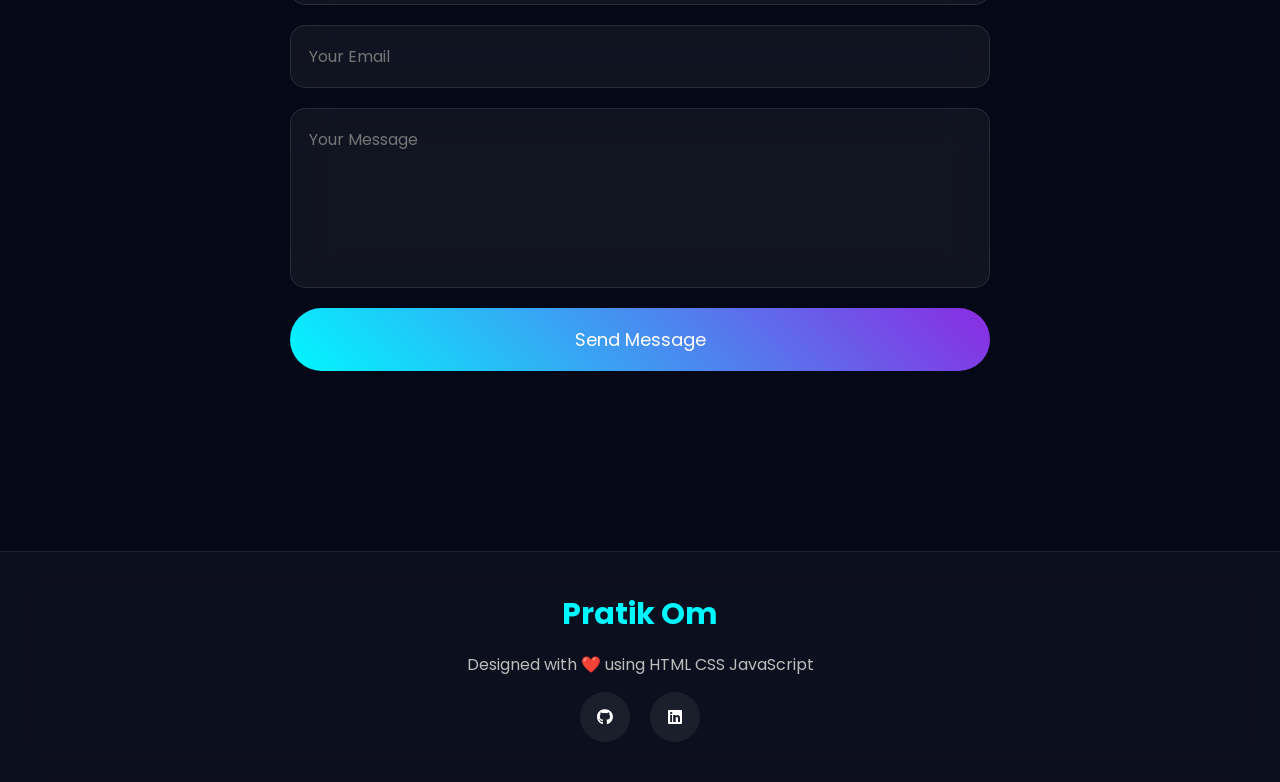
==== commit b5449626: "Update index.html" ====
--- a/index.html
+++ b/index.html
@@ -80,7 +80,12 @@
 
 <div class="circle">
 
-<img src="pratik.webp" alt="Pratik om">
+<img src="pratik.webp"
+     alt="Pratik Om"
+     width="400"
+     height="400"
+     loading="eager"
+     decoding="async">
 
 </div>
 
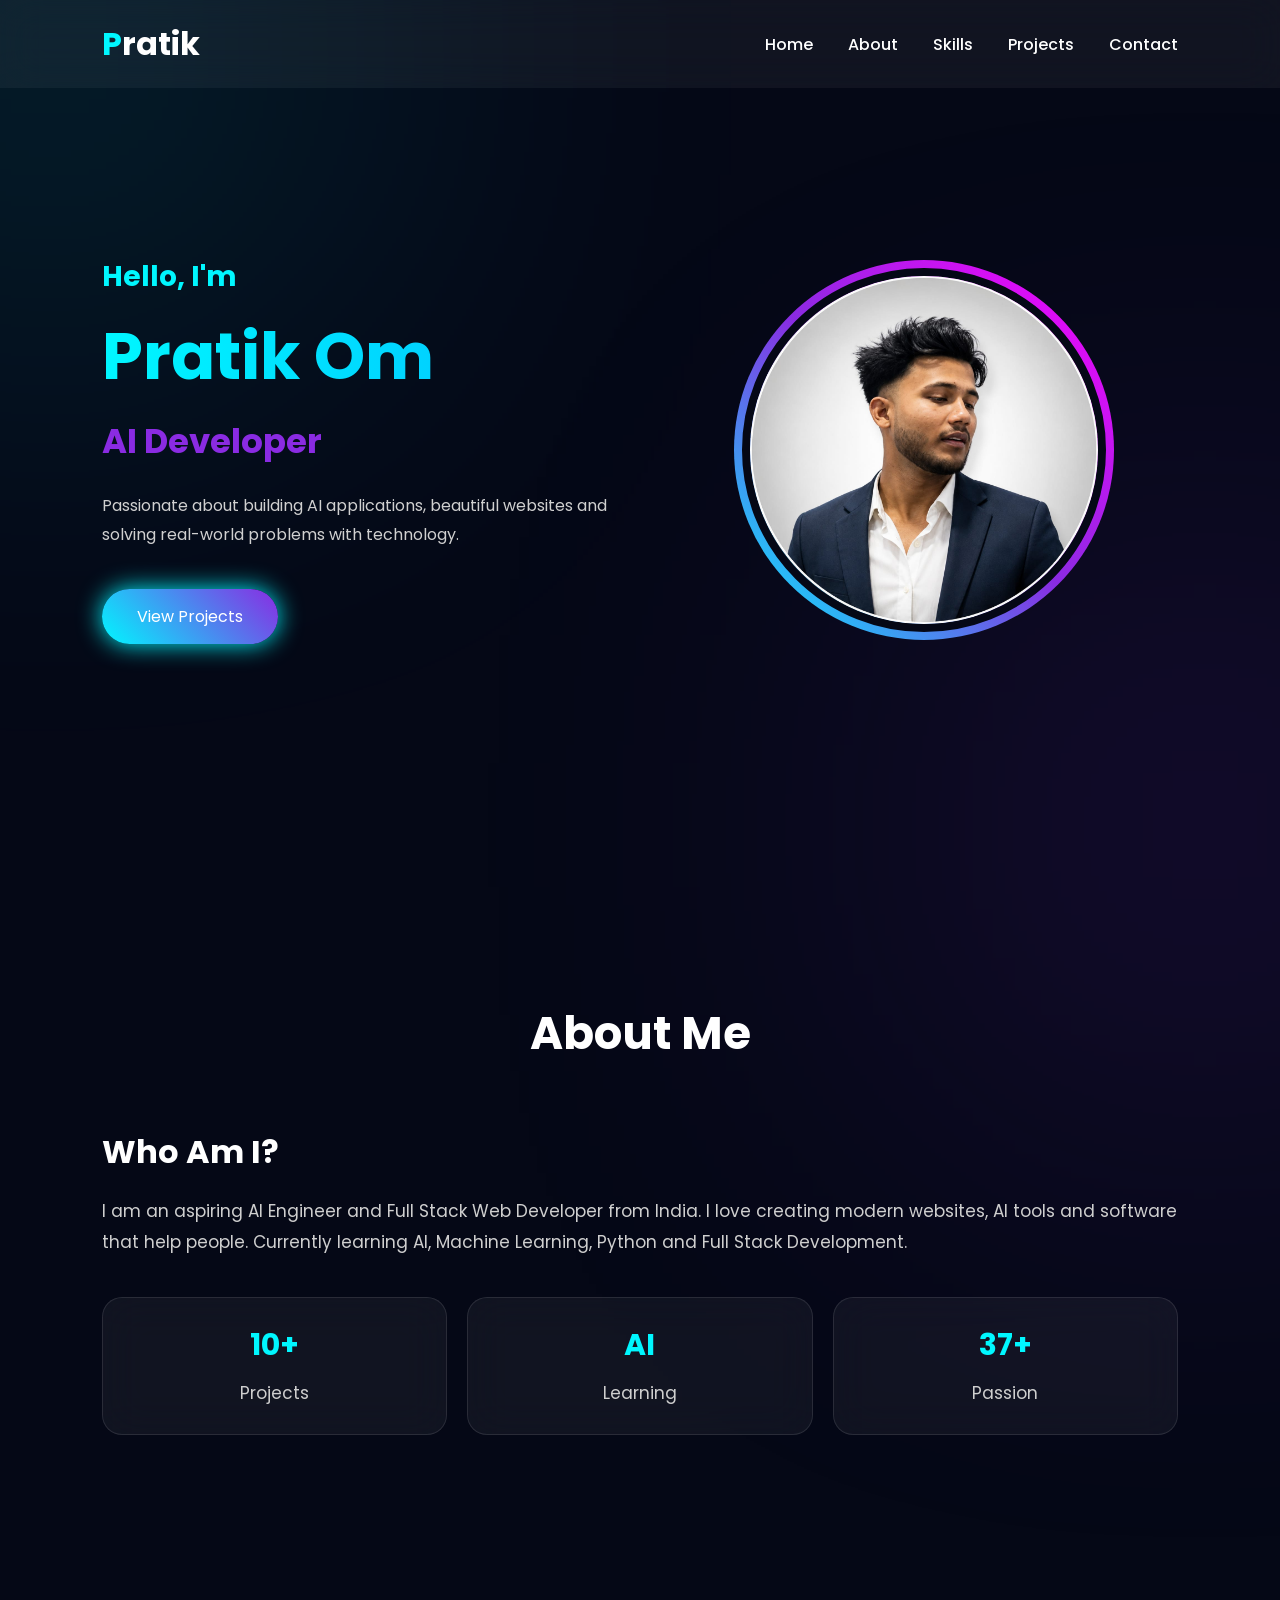
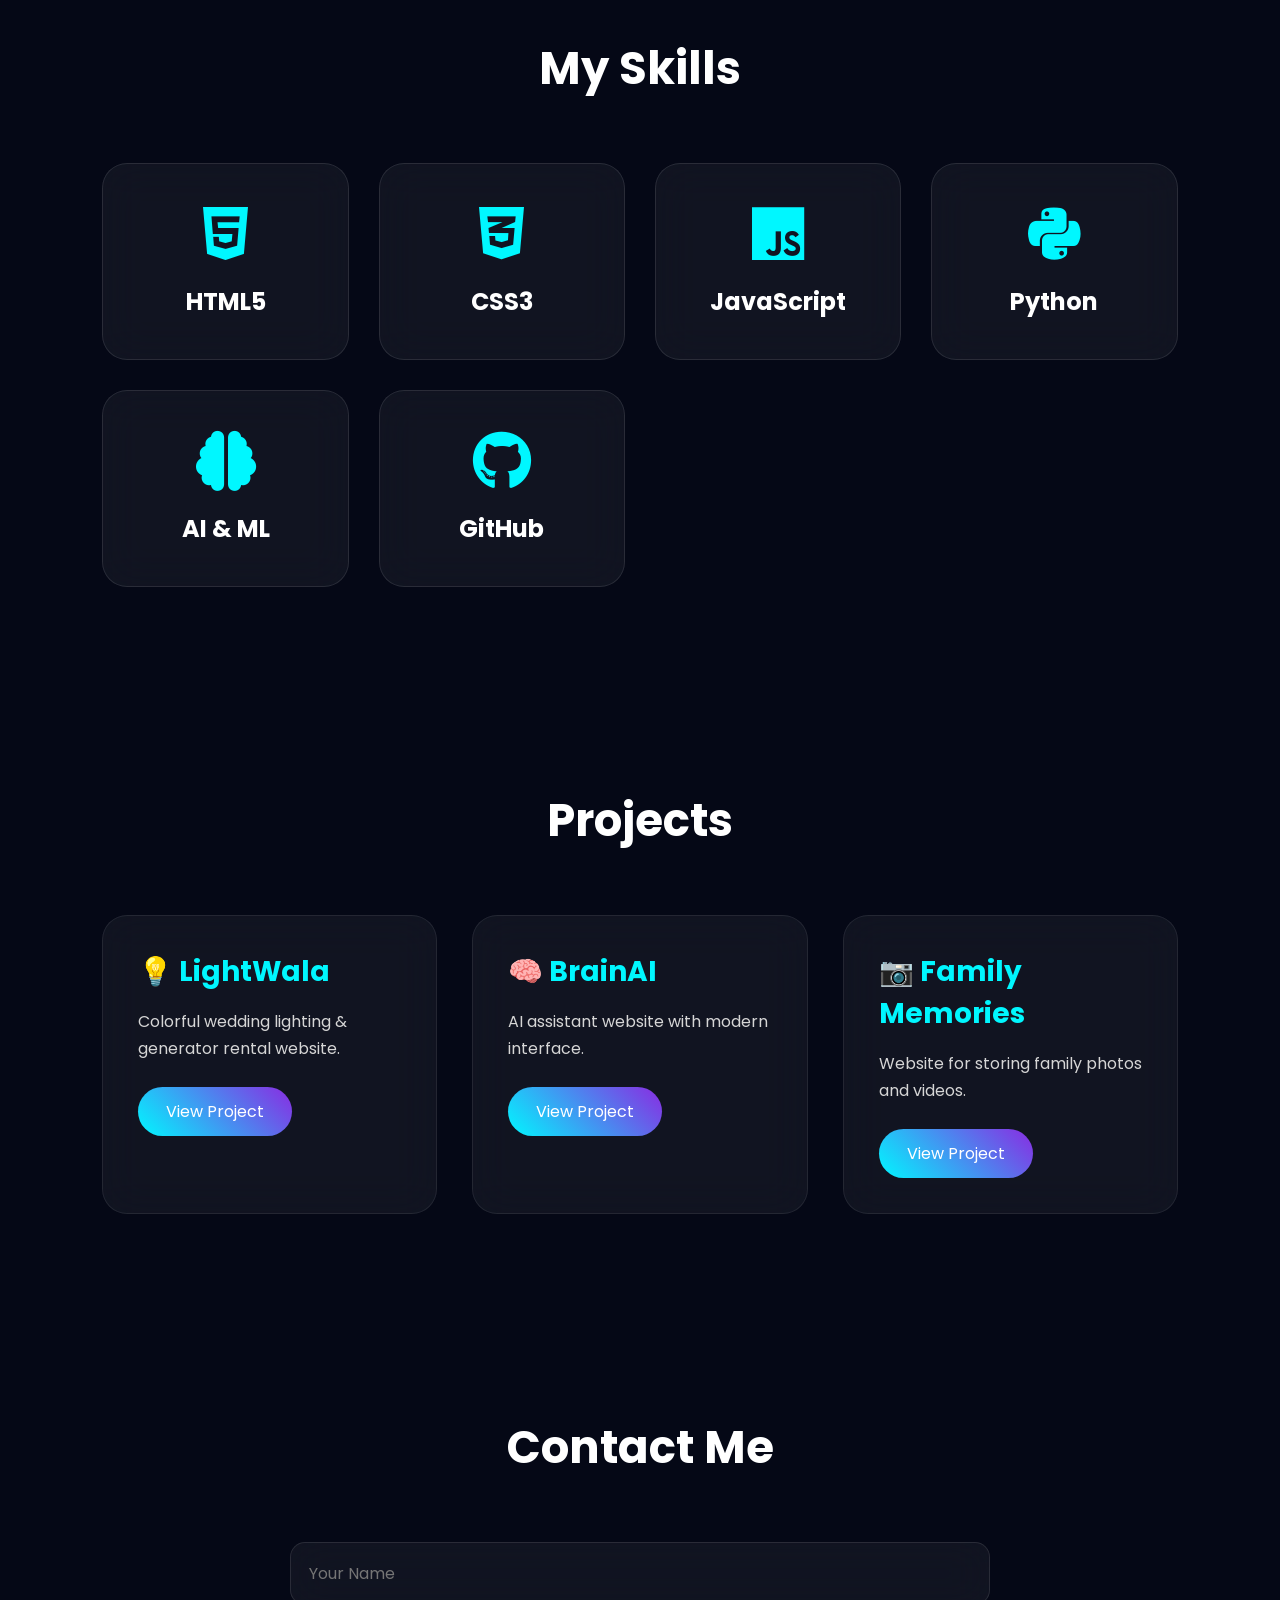
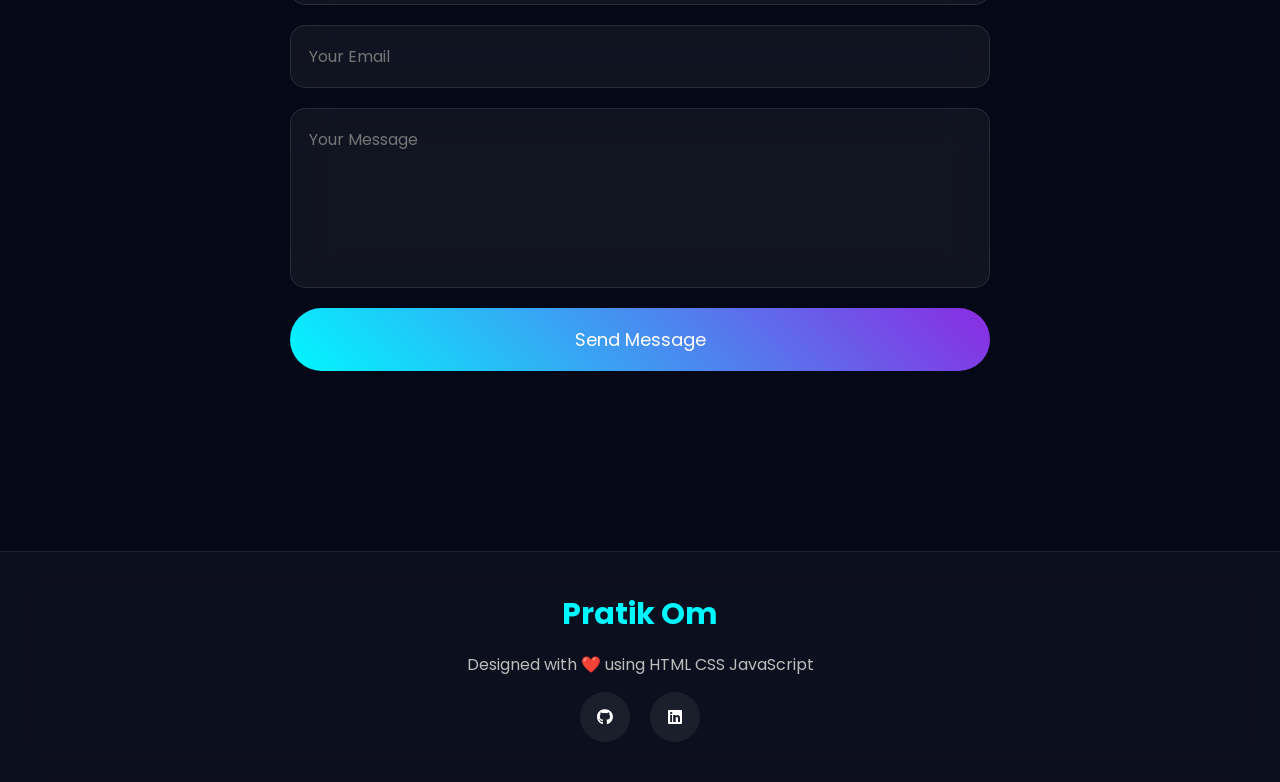
==== commit c2357a9c: "Update index.html" ====
--- a/index.html
+++ b/index.html
@@ -12,6 +12,9 @@
     <link rel="stylesheet"
     href="https://cdnjs.cloudflare.com/ajax/libs/font-awesome/6.5.2/css/all.min.css">
 
+<link rel="preconnect" href="https://fonts.googleapis.com">
+<link rel="preconnect" href="https://fonts.gstatic.com" crossorigin>
+    
     <!-- Google Font -->
     <link href="https://fonts.googleapis.com/css2?family=Poppins:wght@300;400;500;600;700&display=swap" rel="stylesheet">
 </head>
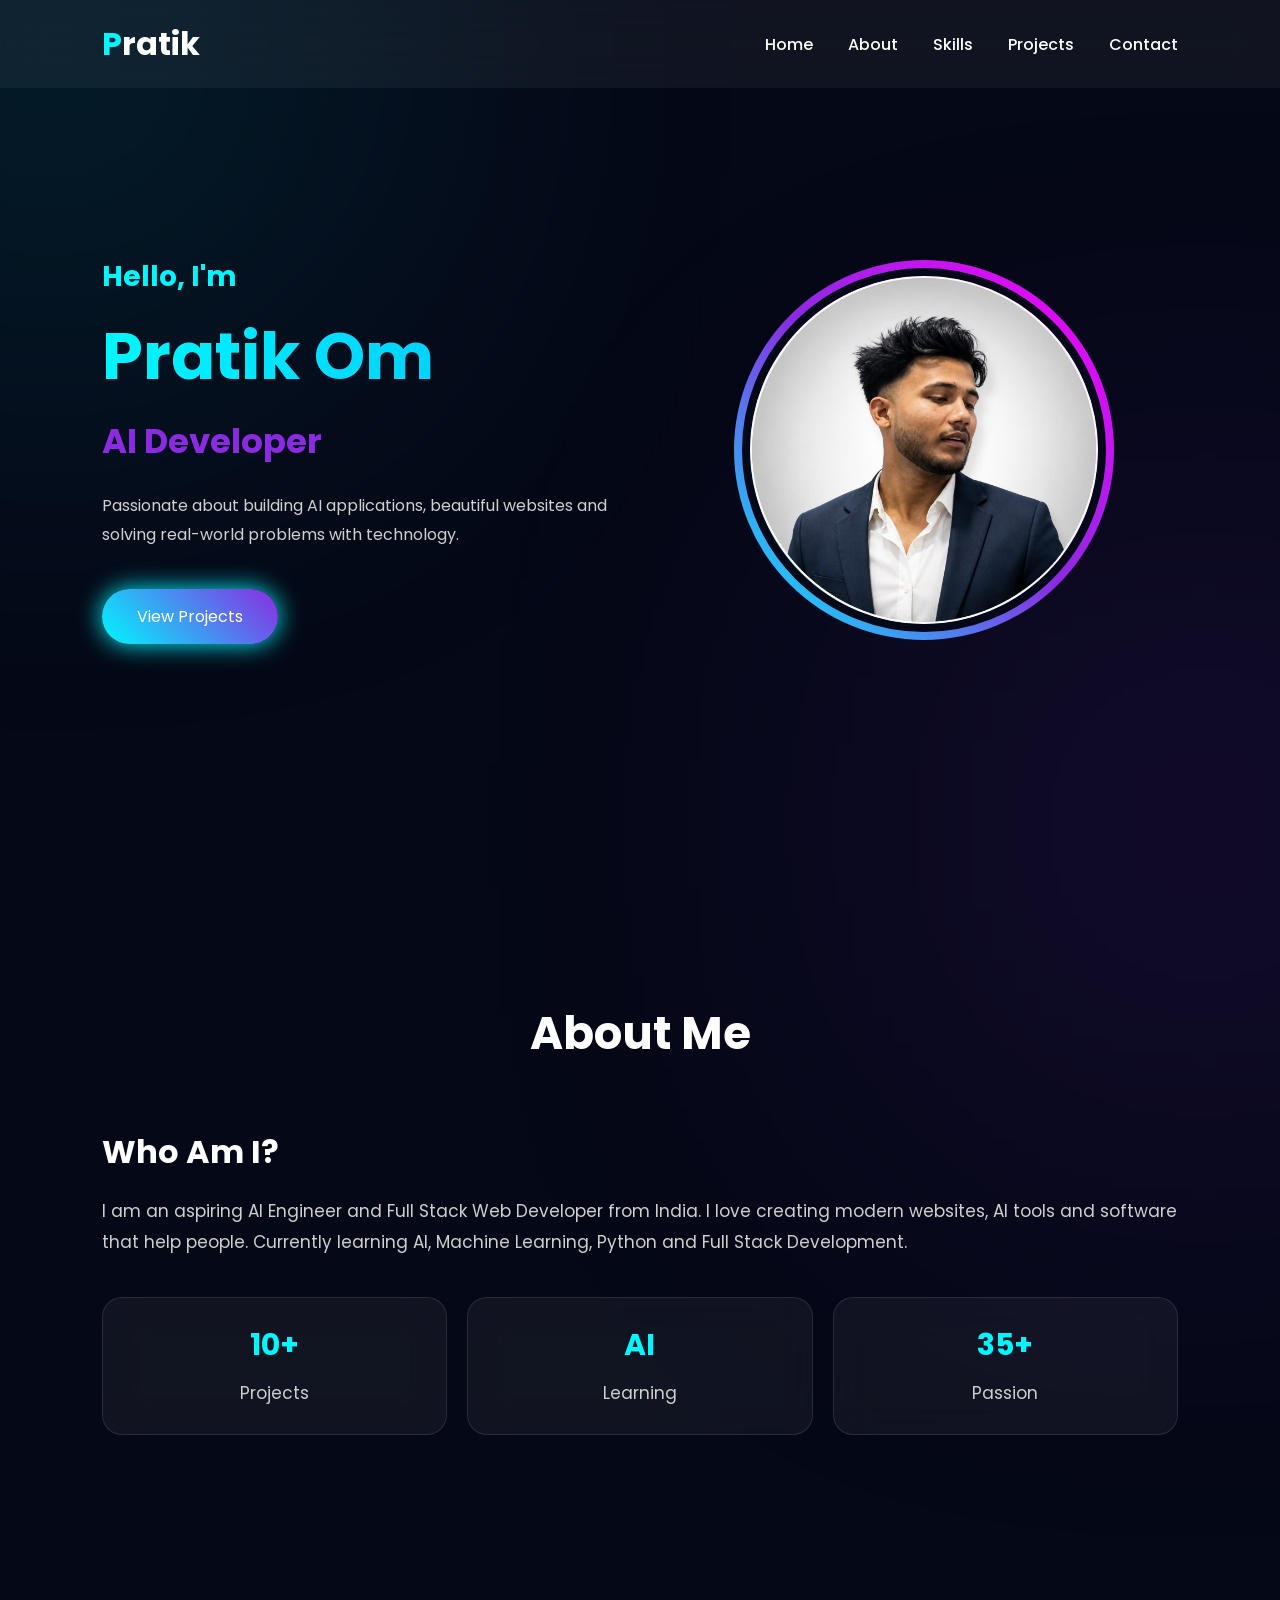
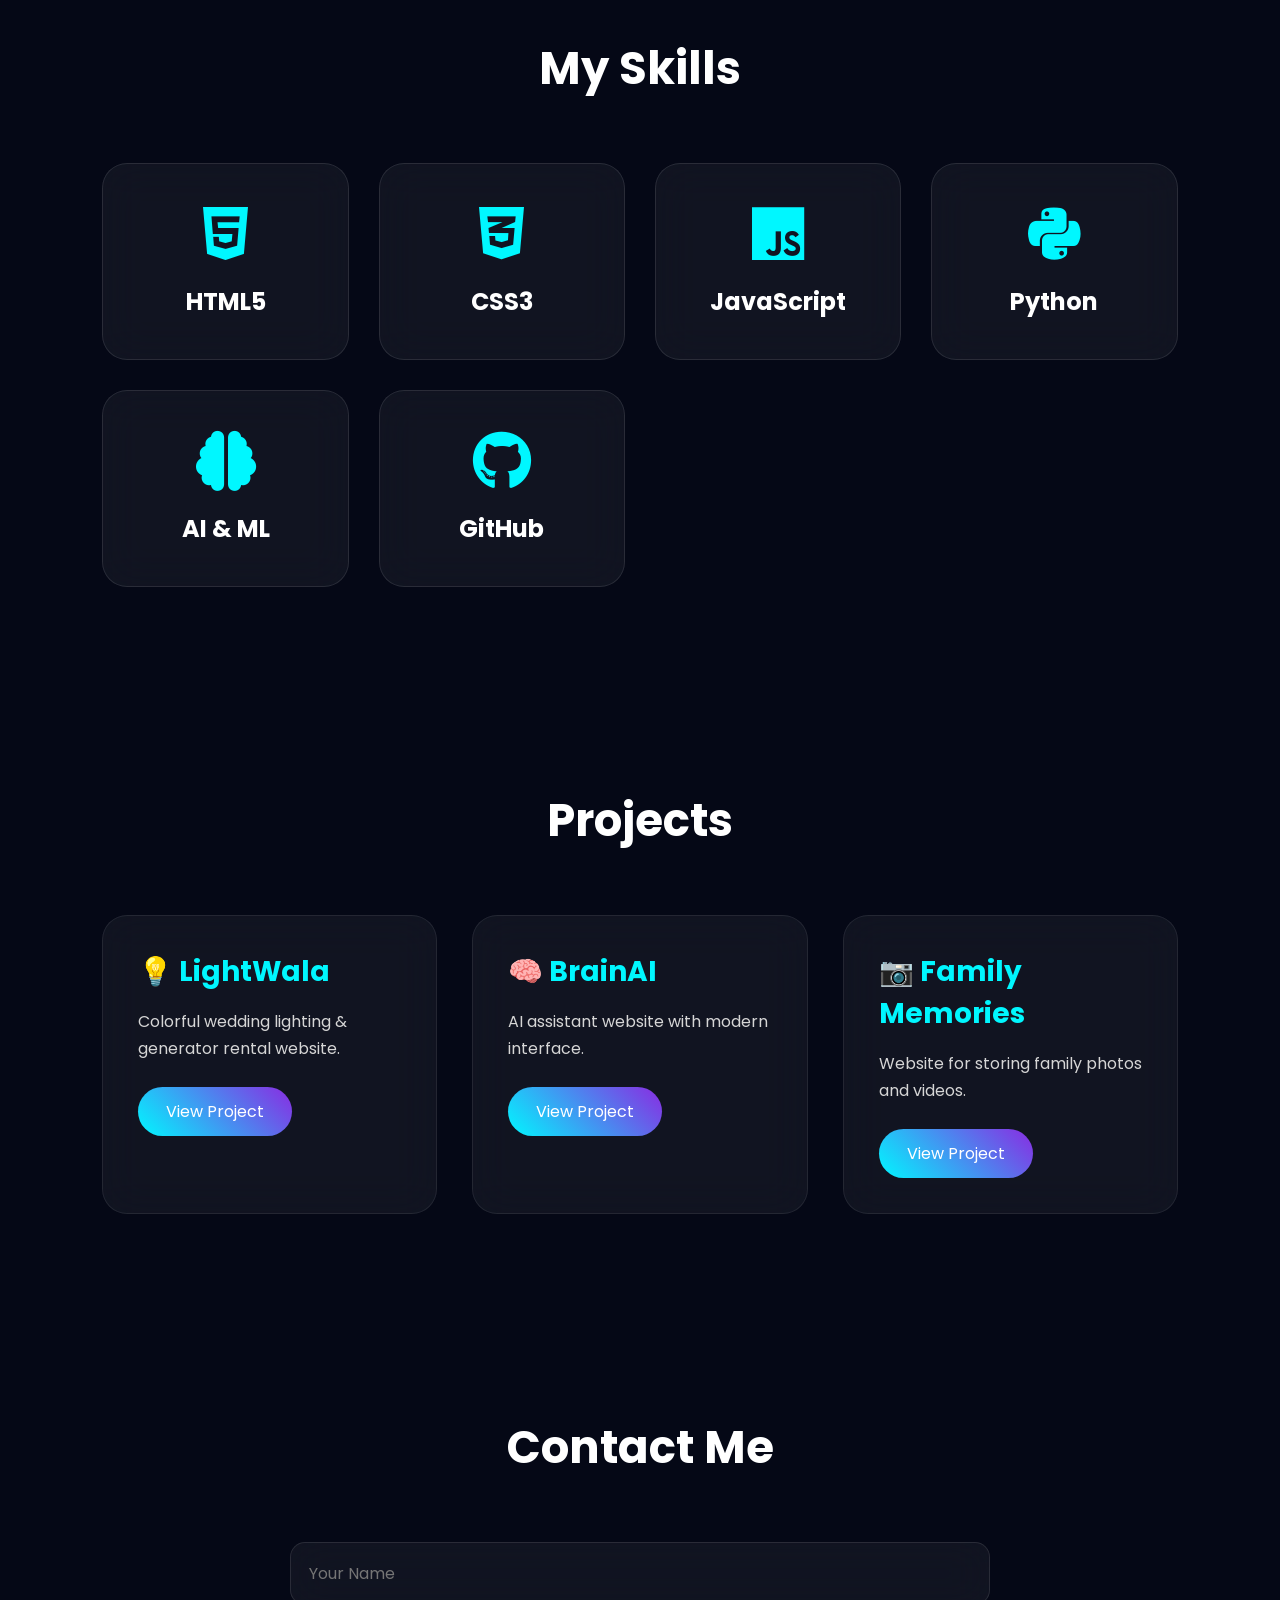
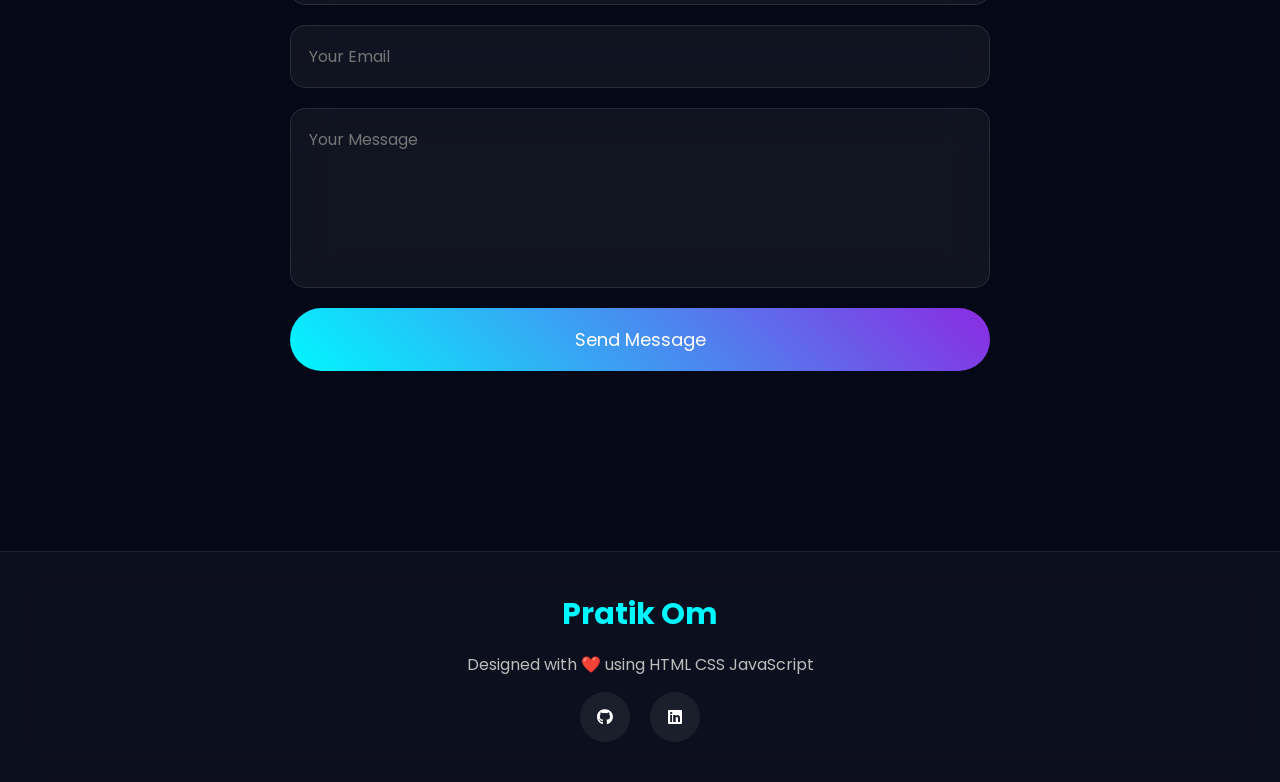
==== commit a0414361: "Update index.html" ====
--- a/index.html
+++ b/index.html
@@ -5,6 +5,14 @@
     <meta name="viewport" content="width=device-width, initial-scale=1.0">
     <title>Pratik Om | Portfolio</title>
 
+<meta name="description" content="Pratik Om - AI & Full Stack Web Developer Portfolio showcasing AI, Machine Learning, and Web Development projects.">
+
+<meta name="keywords" content="Pratik Om, Portfolio, AI Developer, Full Stack Developer, HTML, CSS, JavaScript, Python, Machine Learning">
+
+<meta name="author" content="Pratik Om">
+
+<meta name="theme-color" content="#050816">
+    
     <!-- CSS -->
     <link rel="stylesheet" href="style.css">
 
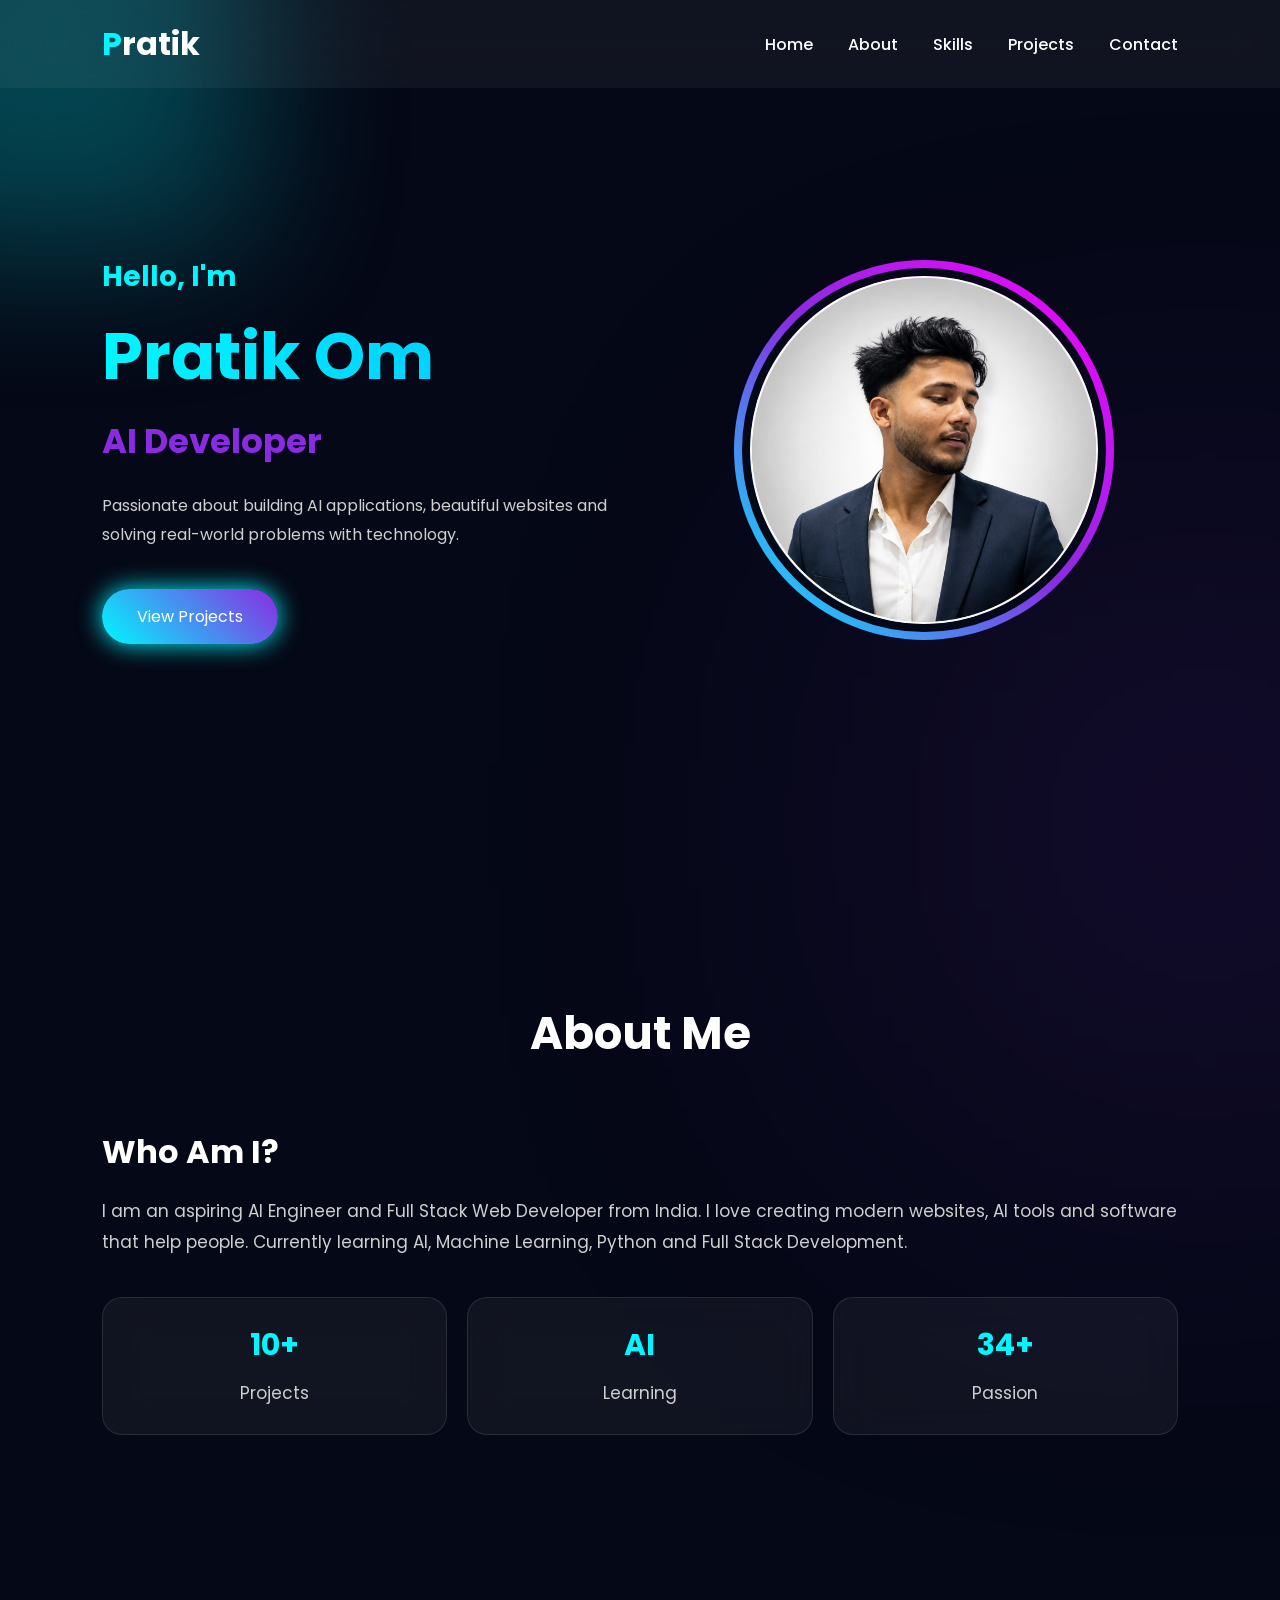
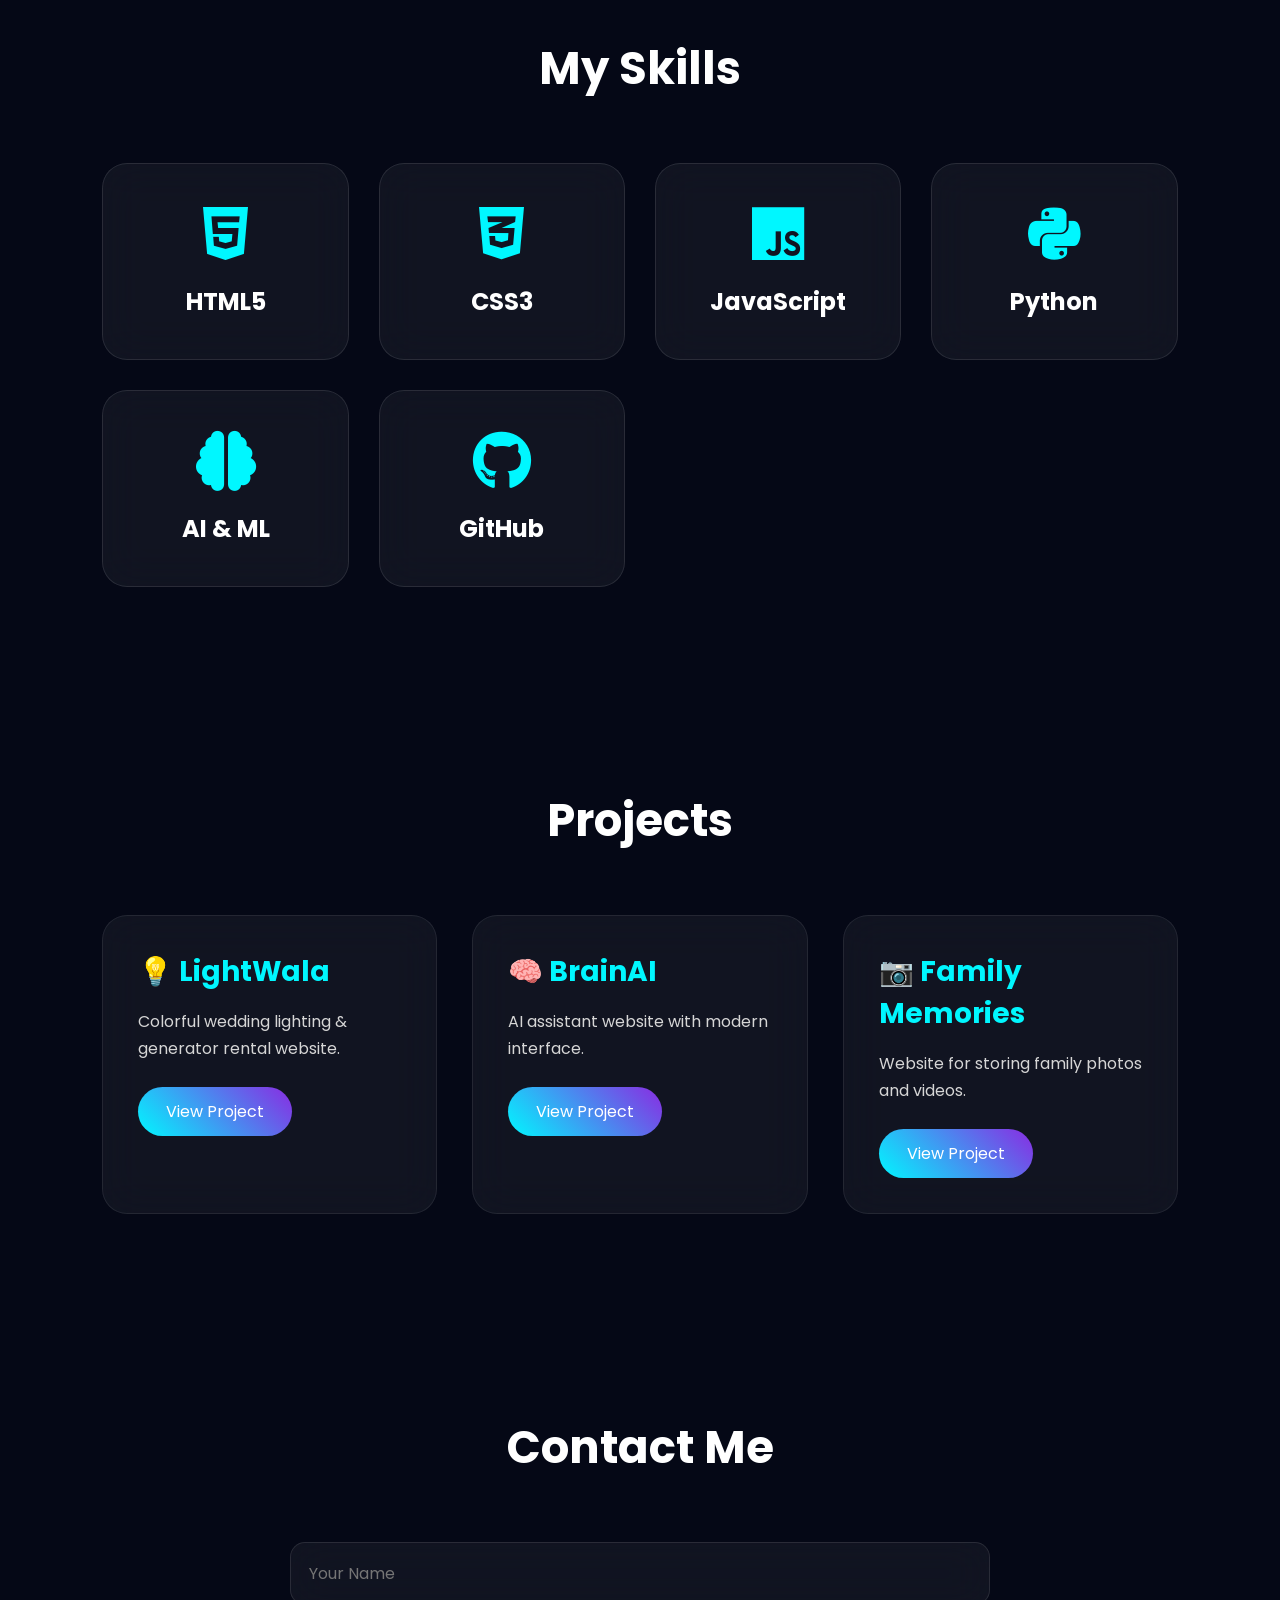
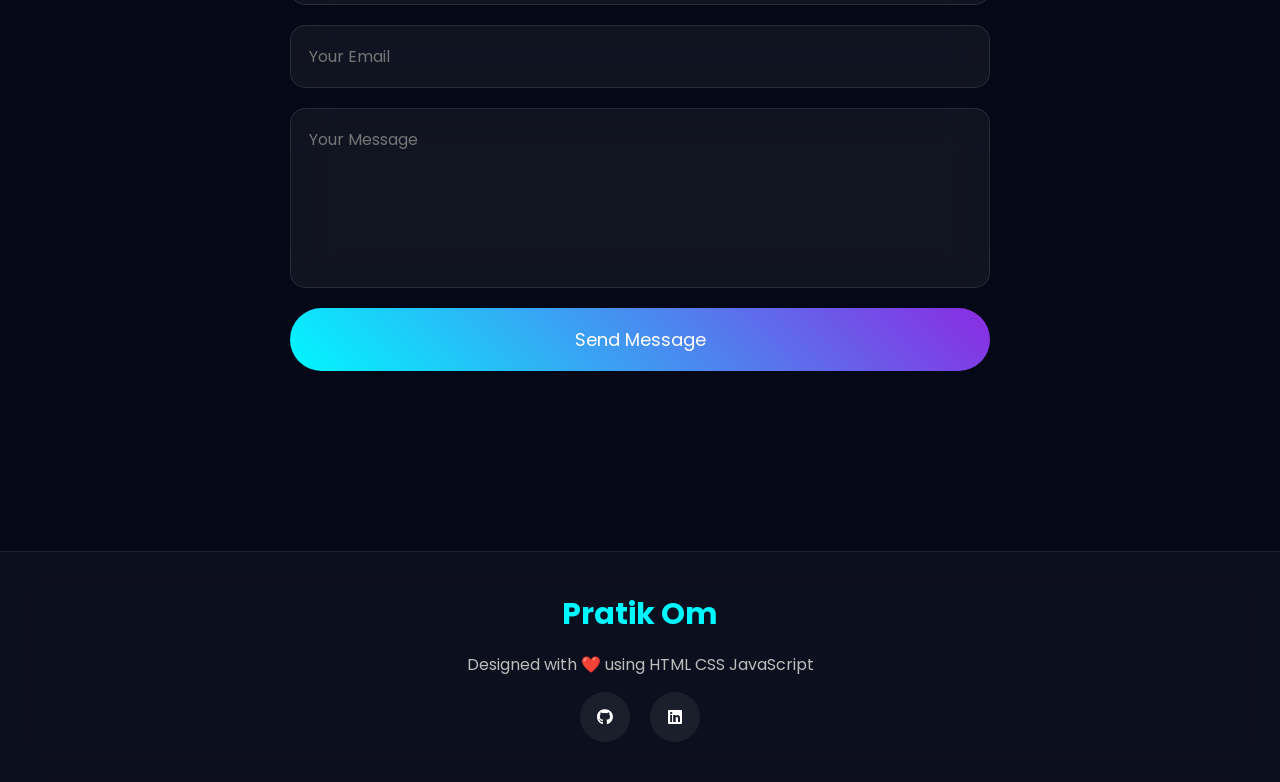
==== commit a6d111b7: "Update index.html" ====
--- a/index.html
+++ b/index.html
@@ -24,7 +24,7 @@
 <link rel="preconnect" href="https://fonts.gstatic.com" crossorigin>
     
     <!-- Google Font -->
-    <link href="https://fonts.googleapis.com/css2?family=Poppins:wght@300;400;500;600;700&display=swap" rel="stylesheet">
+    <link href="https://fonts.googleapis.com/css2?family=Poppins:wght@400;600;700&display=swap" rel="stylesheet">
 </head>
 
 <body>
@@ -91,12 +91,14 @@
 
 <div class="circle">
 
-<img src="pratik.webp"
-     alt="Pratik Om"
-     width="400"
-     height="400"
-     loading="eager"
-     decoding="async">
+<img
+src="pratik.webp"
+width="400"
+height="400"
+fetchpriority="high"
+decoding="async"
+loading="eager"
+alt="Pratik Om">
 
 </div>
 
--- a/style.css
+++ b/style.css
@@ -51,7 +51,7 @@
     width:400px;
     height:400px;
     background:#00f7ff;
-    filter:blur(220px);
+    filter:blur(80px);
     top:-150px;
     left:-150px;
     opacity:.25;
